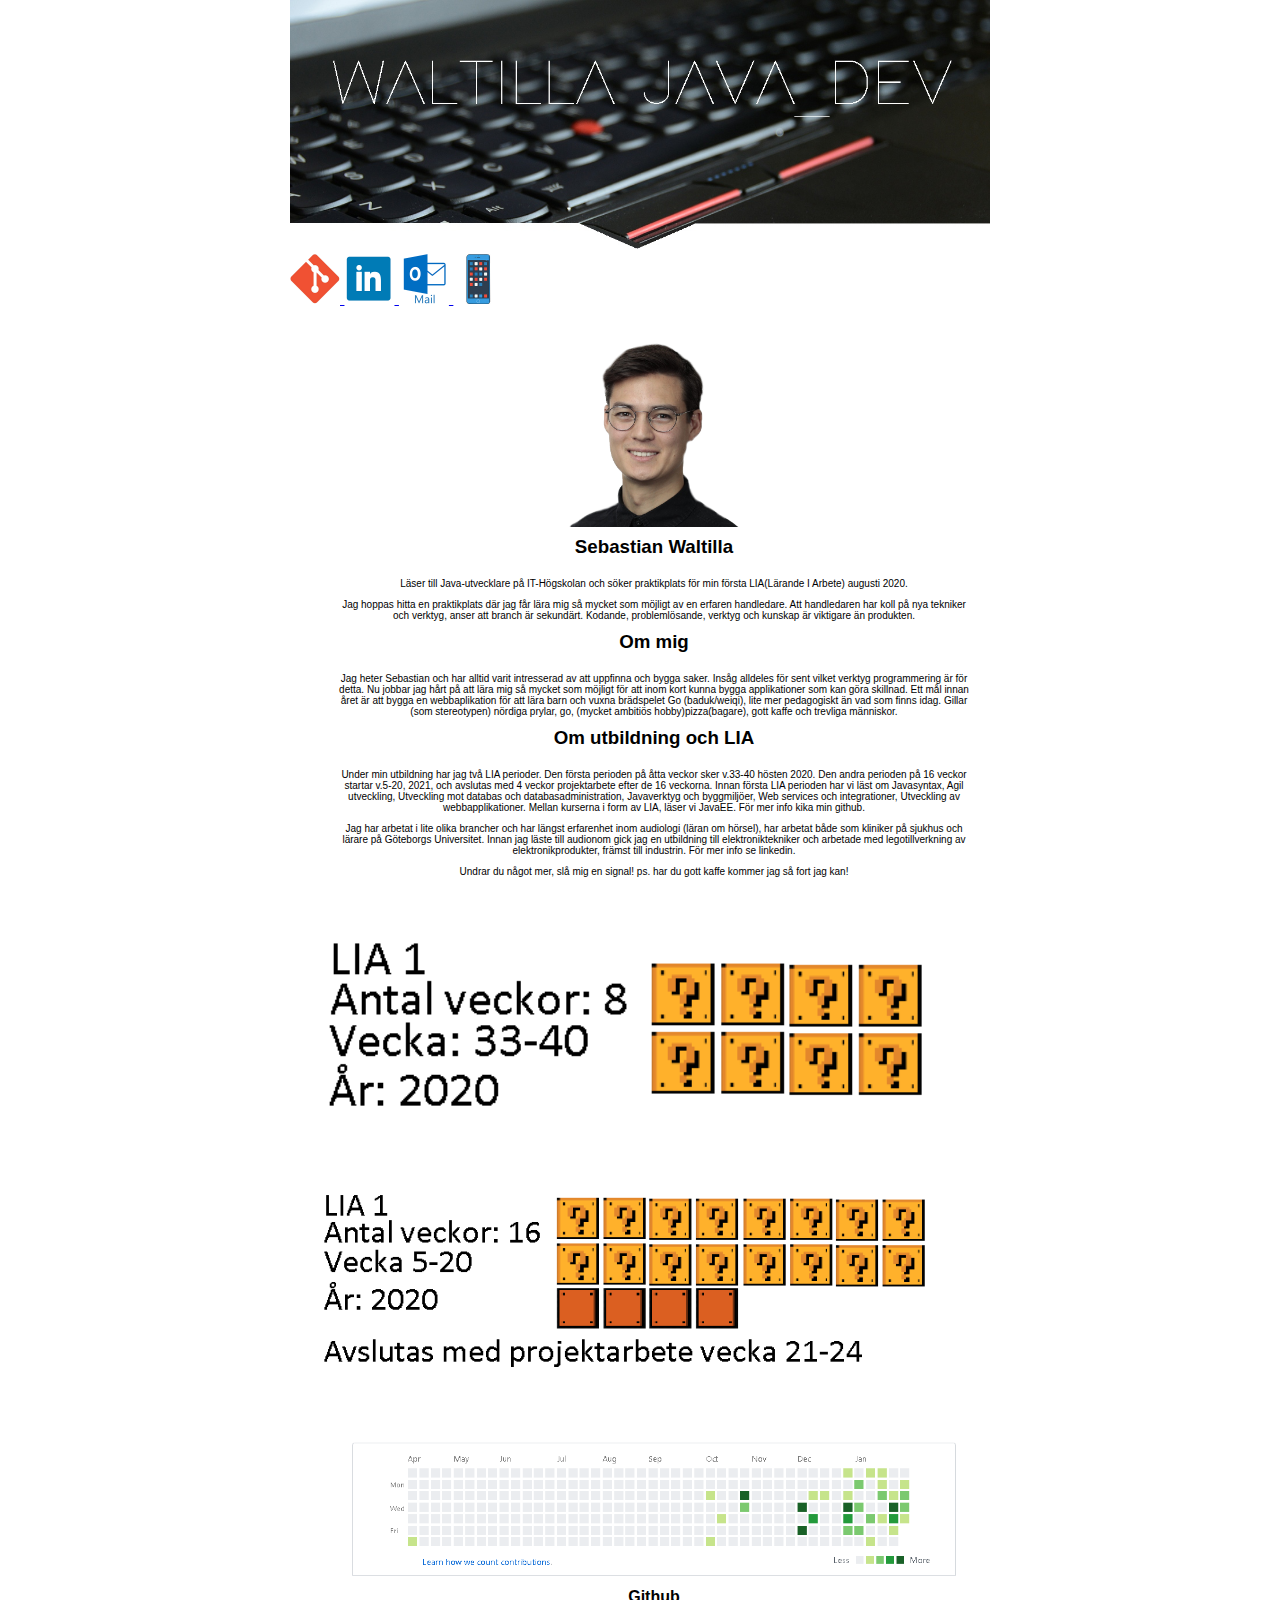
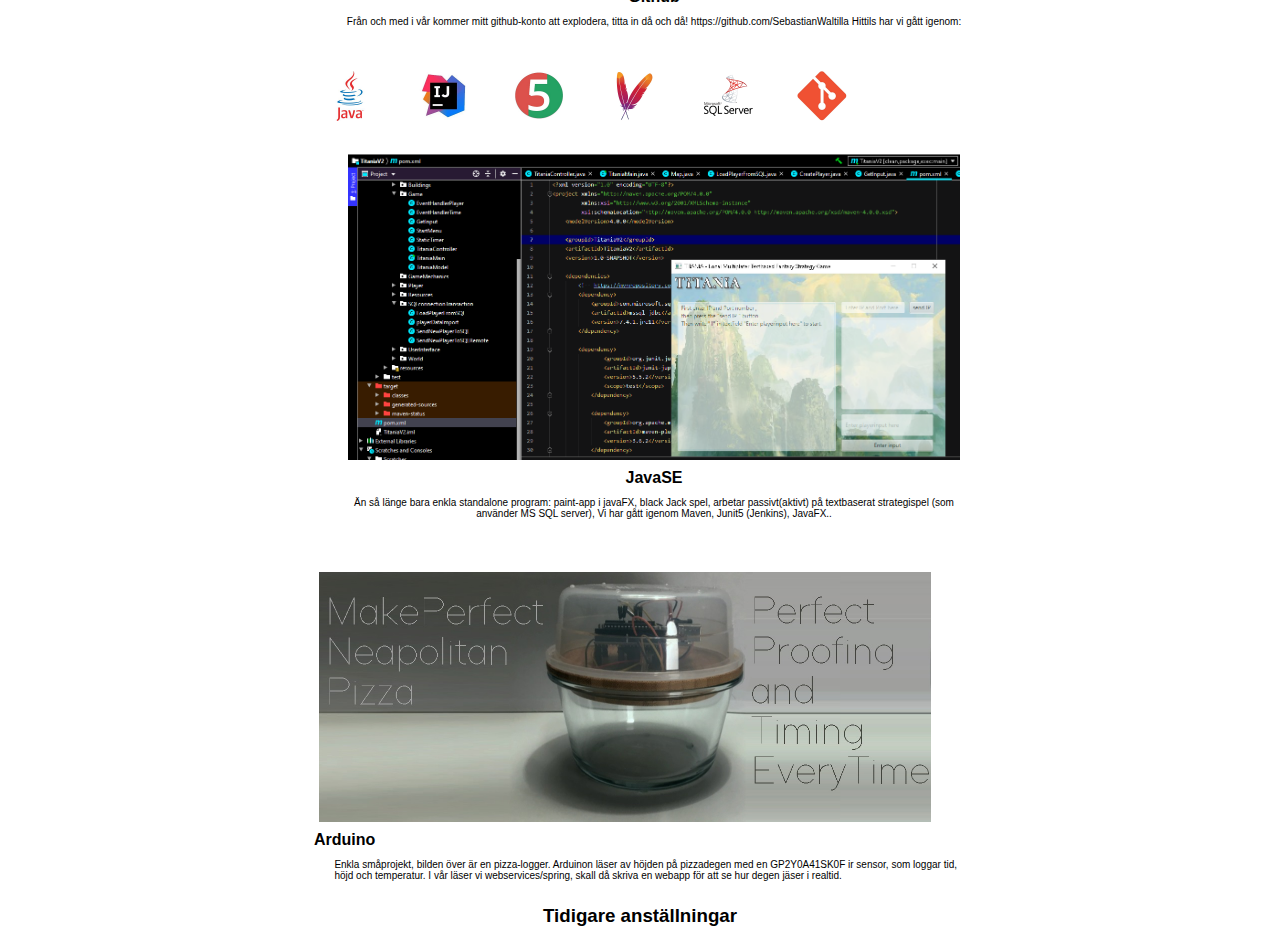
==== index.html @ 74b9493a "ad" ====
<!DOCTYPE html>
<html lang="en">

<head>
    <title>www.waltilla.com Sebastian Waltilla CV and Contact info</title>
    <link rel="stylesheet" href="style.css"/>
    <meta charset="UTF-8">
    <meta name="viewport" content="width=device-width, initial-scale=1.0">
</head>





<body>

    
    <!--     WALTILLA JAVA_DEV banner     -->  
    <div class="waltillaDevBanner">
        <img src="waltillaDev.jpg">

    </div>
  
    <div class="profile-info">

     <!--     Allt under den fasta rutan  -->     

        <div class="contactIcons">
               
                <a href="https://github.com/SebastianWaltilla">
                    <img  alt="nothing" src="giticon.png">
                </a>
                
                <a href="https://www.linkedin.com/in/sebastian-waltilla-4b554119a/">
                    <img  alt="nothing" src="linkedinicon.png">
                </a>
                
                <a href="mailto:sebastian@waltilla.com">
                    <img  alt="nothing" src="mailicon.png">
                </a>
                
                <a href="tel:+46704085005">
                    <img  alt="nothing" src="phoneIcon.pgn.png">
                </a>            
        
    
        </div>
                    <!--
                    Allt under den fasta rutan
                -->  

        <div class= "sebastianInfo">

            <div class = "sebpicture">
                <img src="swbild - Copy.png">
            </div>


            <h3> Sebastian Waltilla</h3>

            <small>  Läser till Java-utvecklare på IT-Högskolan och 
                söker praktikplats för min första LIA(Lärande I Arbete) augusti 2020. 
            </small>   
                                      
            <small>  Jag hoppas hitta en praktikplats där jag får lära mig så mycket som möjligt av en erfaren handledare. 
                Att handledaren har koll på nya tekniker och verktyg, anser att branch är sekundärt. 
                Kodande, problemlösande, verktyg och kunskap är viktigare än produkten. 
            </small>
            <small></small>
            <h3> Om mig</h3>
            
            <small>  
                Jag heter Sebastian och har alltid varit intresserad av att uppfinna och bygga saker. Insåg alldeles för sent vilket
                verktyg programmering är för detta. Nu jobbar jag hårt på att lära mig så mycket som möjligt för att 
                inom kort kunna bygga applikationer som kan göra skillnad. Ett mål innan året är att bygga en webbaplikation 
                för att lära barn och vuxna brädspelet Go (baduk/weiqi), lite mer pedagogiskt än vad som finns idag. 
                Gillar (som stereotypen) nördiga prylar, go, (mycket ambitiös hobby)pizza(bagare), gott kaffe och trevliga människor.                       
            </small>

            <small></small>

            <h3> Om utbildning och LIA</h3>
            <small>  
                Under min utbildning har jag två LIA perioder. Den första perioden på åtta veckor sker v.33-40 hösten 2020. 
                Den andra perioden på 16 veckor startar v.5-20, 2021, och avslutas med 4 veckor projektarbete efter de 16 veckorna. Innan första LIA perioden har vi läst om Javasyntax, Agil utveckling, Utveckling mot databas och databasadministration, 
                Javaverktyg och byggmiljöer, Web services och integrationer, Utveckling av webbapplikationer. Mellan kurserna i form av LIA, läser vi JavaEE.
                 För mer info kika min github.
            </small>

            <small>
                Jag har arbetat i lite olika brancher och har längst erfarenhet inom audiologi (läran om hörsel), har arbetat både som 
                kliniker på sjukhus och lärare på Göteborgs Universitet. Innan jag läste till audionom gick jag en utbildning till elektroniktekniker och 
                arbetade med legotillverkning av elektronikprodukter, främst till industrin.  För mer info se linkedin. 
            </small>

            <small>
                Undrar du något mer, slå mig en signal! 
                ps. har du gott kaffe kommer jag så fort jag kan!
            </small>
            

         

        </div>  


        <div class="pizzaSkills">
            <img  src="LIA1.png">
            <small>      </small>
        </div>   
        <div class="pizzaSkills">
            <img  src="LIA2.png">
            <small>      </small>
        </div>   
            <!--
                Allt under den fasta rutan
            -->  

        <div class="gitPush">
                    
                    <img  src="gitpush.png">
                    <p><b>Github</b></p>    
                    <small>
                        Från och med i vår kommer mitt github-konto att explodera, 
                        titta in då och då!  
                        https://github.com/SebastianWaltilla
                        Hittils har vi gått igenom: 
                    </small>
                   
        </div>


                <!--
            Allt under den fasta rutan
        -->  

        <div class="skillicons">

                <img src="javaicon.png">
                <img src="intellijicon.png">
                <img src="Junit5icon.png">
                <img src="mavenicon.png">
                <img src="mssqlicon.png">
                <img src="giticon.png">
          
        </div>

            <!--
                Allt under den fasta rutan
            -->  

        <div class="javaSkills">

                <img  src="javacode.png">
                <p><b>JavaSE</b></p>    
                <small>
                    Än så länge bara enkla standalone program: 
                    paint-app i javaFX, black Jack spel, arbetar passivt(aktivt) på textbaserat strategispel (som använder MS SQL server),
                    Vi har gått igenom Maven, Junit5 (Jenkins), JavaFX..
                </small>
        </div>

             
                <!--
                    Allt under den fasta rutan
                -->  

        <div class="pizzaSkills">
                    <img  src="pizza.jpg">
                    <p><b>Arduino</b></p>    
                    <small>
                        Enkla småprojekt, bilden över är en pizza-logger.
                        Arduinon läser av höjden på pizzadegen med en GP2Y0A41SK0F ir sensor, som loggar tid, höjd och temperatur.
                        I vår läser vi webservices/spring, skall då skriva en webapp för att se hur degen jäser i realtid.
                    </small>
        </div>    
        


        <h3> Tidigare anställningar</h3>



           
        
 </div>   


 
 

</body>
</html>
---- style.css ----
*
{
    margin: 0;
    padding: 0;
    box-sizing: border-box;
}
body
{
    background: #ffffff;
    font-family: Helvetica;
}   






.waltillaDevBanner
{
    width: 100%;
    margin: auto;
    float: center;  
    max-width: 700px;

}
.waltillaDevBanner img
{
    max-width: 100%;


}

.profile-info
{
    width: 100%;
    margin: auto;
    float: center;
    overflow: scroll;
    overflow-x: hidden;
    max-width: 700px;

}
.profile-info::-webkit-scrollbar
{
    width: 0px;
}
.profile-info h3
{
    text-align: center;
    padding-bottom: 10px;
}



.contactIcons
{
    background-color: white;
    max-width: 800px;   
}
.contactIcons img
{
    height: 50px;
}


.sebastianInfo
{
   display: inline-block;
   width: 100%;
   padding: 10px 10px;
   margin: 2%;
   text-align: center; 
   background: FAFAFA;
}

.sebastianInfo small
{
    padding-top: 10px;
    padding-left: 3%;
    padding-right: 3%;
    display: block;
    font-family: Helvetica;
    font-size: 10px;
}
.sebastianInfo img
{
    width: 30%;
    margin: 5px;s
} 


.lia img{
    width: 60%;
}


.gitPush img
{
    width: 90%;
    margin: 5px;
} 
.gitPush
{
   display: inline-block;
   width: 100%;
   padding: 10px 10px;
   margin: 2%;
   text-align: center; 
   background: FAFAFA;
}
.gitPush small
{
    padding-top: 10px;
    padding-left: 3%;
    padding-right: 3%;
    display: block;
    font-family: Helvetica;
    font-size: 10px;
}




.skillicons img
{
    padding-top: 10px;    
    padding: 0 20px;
    height: 50px;
}
.skillicons
{
    margin-top: 20px;
    margin-left: 15px;
}






.javaSkills img
{
    width: 90%;
    margin: 5px;
} 
.javaSkills
{
   display: inline-block;
   width: 100%;
   padding: 10px 10px;
   margin: 2%;
   text-align: center; 
   background: FAFAFA;
}
.javaSkills small
{    padding-left: 3%;
    padding-right: 3%;
    padding-top: 10px;
    display: block;
    font-family: Helvetica;
    font-size: 10px;
}





.pizzaSkills img
{
    width: 90%;
    margin: 5px;
} 
.pizzaSkills
{
   display: inline-block;
   width: 100%;
   padding: 10px 10px;
   margin: 2%;
   text-align:git adgit  center; 
   background: FAFAFA;
}
.pizzaSkills small
{
    padding-top: 10px;  
     padding-left: 3%;
    padding-right: 3%;
    display: block;
    font-family: Helvetica;
    font-size: 10px;
}
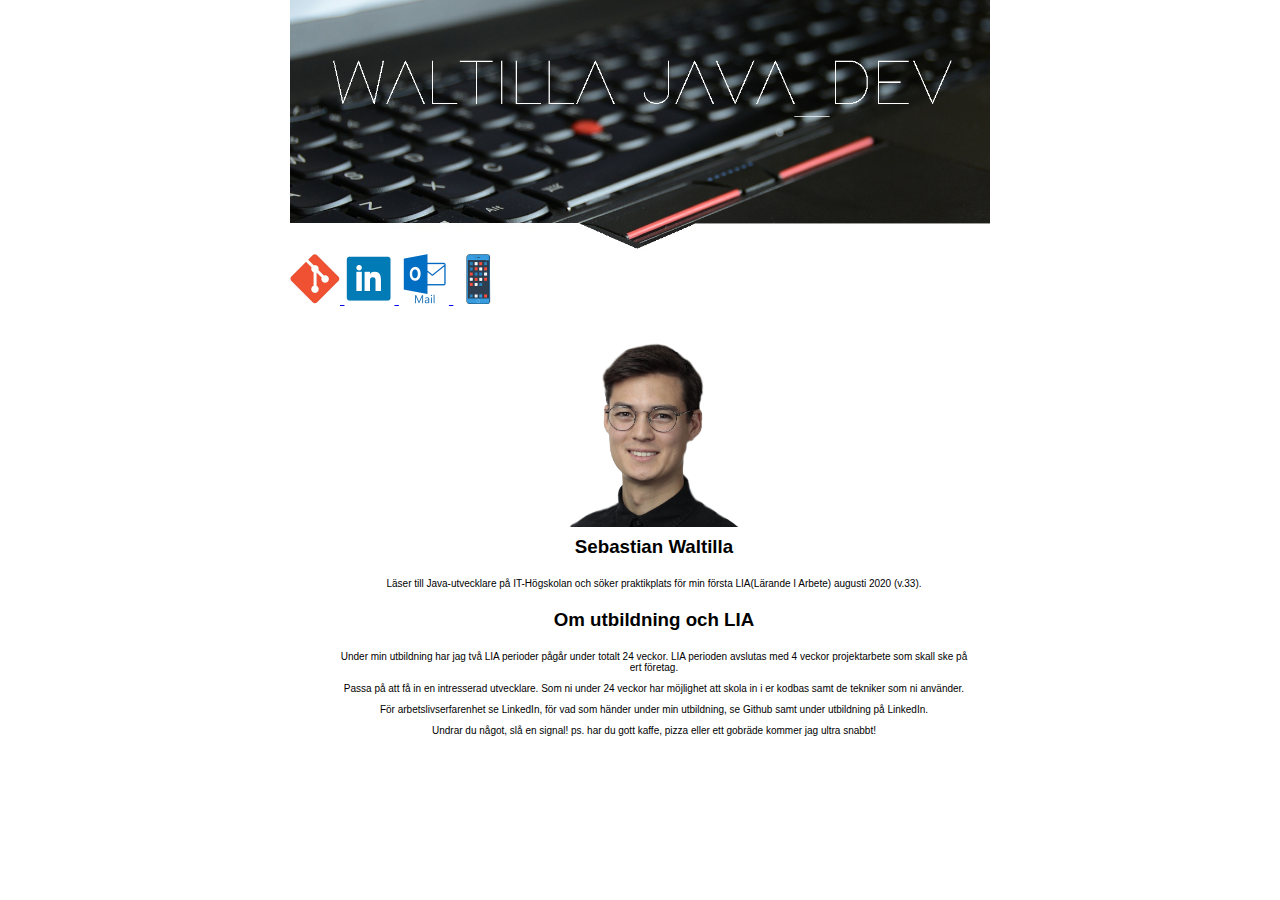
==== commit 29405e1e: "delete" ====
--- a/index.html
+++ b/index.html
@@ -59,43 +59,33 @@
             <h3> Sebastian Waltilla</h3>
 
             <small>  Läser till Java-utvecklare på IT-Högskolan och 
-                söker praktikplats för min första LIA(Lärande I Arbete) augusti 2020. 
+                söker praktikplats för min första LIA(Lärande I Arbete) augusti 2020 (v.33).
+               
             </small>   
-                                      
-            <small>  Jag hoppas hitta en praktikplats där jag får lära mig så mycket som möjligt av en erfaren handledare. 
-                Att handledaren har koll på nya tekniker och verktyg, anser att branch är sekundärt. 
-                Kodande, problemlösande, verktyg och kunskap är viktigare än produkten. 
-            </small>
-            <small></small>
-            <h3> Om mig</h3>
+       
+ 
             
             <small>  
-                Jag heter Sebastian och har alltid varit intresserad av att uppfinna och bygga saker. Insåg alldeles för sent vilket
-                verktyg programmering är för detta. Nu jobbar jag hårt på att lära mig så mycket som möjligt för att 
-                inom kort kunna bygga applikationer som kan göra skillnad. Ett mål innan året är att bygga en webbaplikation 
-                för att lära barn och vuxna brädspelet Go (baduk/weiqi), lite mer pedagogiskt än vad som finns idag. 
-                Gillar (som stereotypen) nördiga prylar, go, (mycket ambitiös hobby)pizza(bagare), gott kaffe och trevliga människor.                       
+                               
             </small>
 
             <small></small>
 
             <h3> Om utbildning och LIA</h3>
             <small>  
-                Under min utbildning har jag två LIA perioder. Den första perioden på åtta veckor sker v.33-40 hösten 2020. 
-                Den andra perioden på 16 veckor startar v.5-20, 2021, och avslutas med 4 veckor projektarbete efter de 16 veckorna. Innan första LIA perioden har vi läst om Javasyntax, Agil utveckling, Utveckling mot databas och databasadministration, 
-                Javaverktyg och byggmiljöer, Web services och integrationer, Utveckling av webbapplikationer. Mellan kurserna i form av LIA, läser vi JavaEE.
-                 För mer info kika min github.
+                Under min utbildning har jag två LIA perioder pågår under totalt 24 veckor. LIA perioden avslutas med 4 veckor projektarbete som skall ske på ert företag. 
+            </small>
+            <small>
+                Passa på att få in en intresserad utvecklare. Som ni under 24 veckor har möjlighet att skola in i er kodbas samt de tekniker som ni använder.
             </small>
 
             <small>
-                Jag har arbetat i lite olika brancher och har längst erfarenhet inom audiologi (läran om hörsel), har arbetat både som 
-                kliniker på sjukhus och lärare på Göteborgs Universitet. Innan jag läste till audionom gick jag en utbildning till elektroniktekniker och 
-                arbetade med legotillverkning av elektronikprodukter, främst till industrin.  För mer info se linkedin. 
+                För arbetslivserfarenhet se LinkedIn, för vad som händer under min utbildning, se Github samt under utbildning på LinkedIn. 
             </small>
 
             <small>
-                Undrar du något mer, slå mig en signal! 
-                ps. har du gott kaffe kommer jag så fort jag kan!
+                Undrar du något, slå en signal! 
+                ps. har du gott kaffe, pizza eller ett gobräde kommer jag ultra snabbt!
             </small>
             
 
@@ -104,80 +94,16 @@
         </div>  
 
 
-        <div class="pizzaSkills">
-            <img  src="LIA1.png">
-            <small>      </small>
-        </div>   
-        <div class="pizzaSkills">
-            <img  src="LIA2.png">
-            <small>      </small>
-        </div>   
             <!--
                 Allt under den fasta rutan
             -->  
 
-        <div class="gitPush">
-                    
-                    <img  src="gitpush.png">
-                    <p><b>Github</b></p>    
-                    <small>
-                        Från och med i vår kommer mitt github-konto att explodera, 
-                        titta in då och då!  
-                        https://github.com/SebastianWaltilla
-                        Hittils har vi gått igenom: 
-                    </small>
-                   
-        </div>
 
 
-                <!--
-            Allt under den fasta rutan
-        -->  
-
-        <div class="skillicons">
-
-                <img src="javaicon.png">
-                <img src="intellijicon.png">
-                <img src="Junit5icon.png">
-                <img src="mavenicon.png">
-                <img src="mssqlicon.png">
-                <img src="giticon.png">
-          
-        </div>
-
-            <!--
-                Allt under den fasta rutan
-            -->  
-
-        <div class="javaSkills">
-
-                <img  src="javacode.png">
-                <p><b>JavaSE</b></p>    
-                <small>
-                    Än så länge bara enkla standalone program: 
-                    paint-app i javaFX, black Jack spel, arbetar passivt(aktivt) på textbaserat strategispel (som använder MS SQL server),
-                    Vi har gått igenom Maven, Junit5 (Jenkins), JavaFX..
-                </small>
-        </div>
-
-             
-                <!--
-                    Allt under den fasta rutan
-                -->  
-
-        <div class="pizzaSkills">
-                    <img  src="pizza.jpg">
-                    <p><b>Arduino</b></p>    
-                    <small>
-                        Enkla småprojekt, bilden över är en pizza-logger.
-                        Arduinon läser av höjden på pizzadegen med en GP2Y0A41SK0F ir sensor, som loggar tid, höjd och temperatur.
-                        I vår läser vi webservices/spring, skall då skriva en webapp för att se hur degen jäser i realtid.
-                    </small>
-        </div>    
-        
 
 
-        <h3> Tidigare anställningar</h3>
+
+  
 
 
 
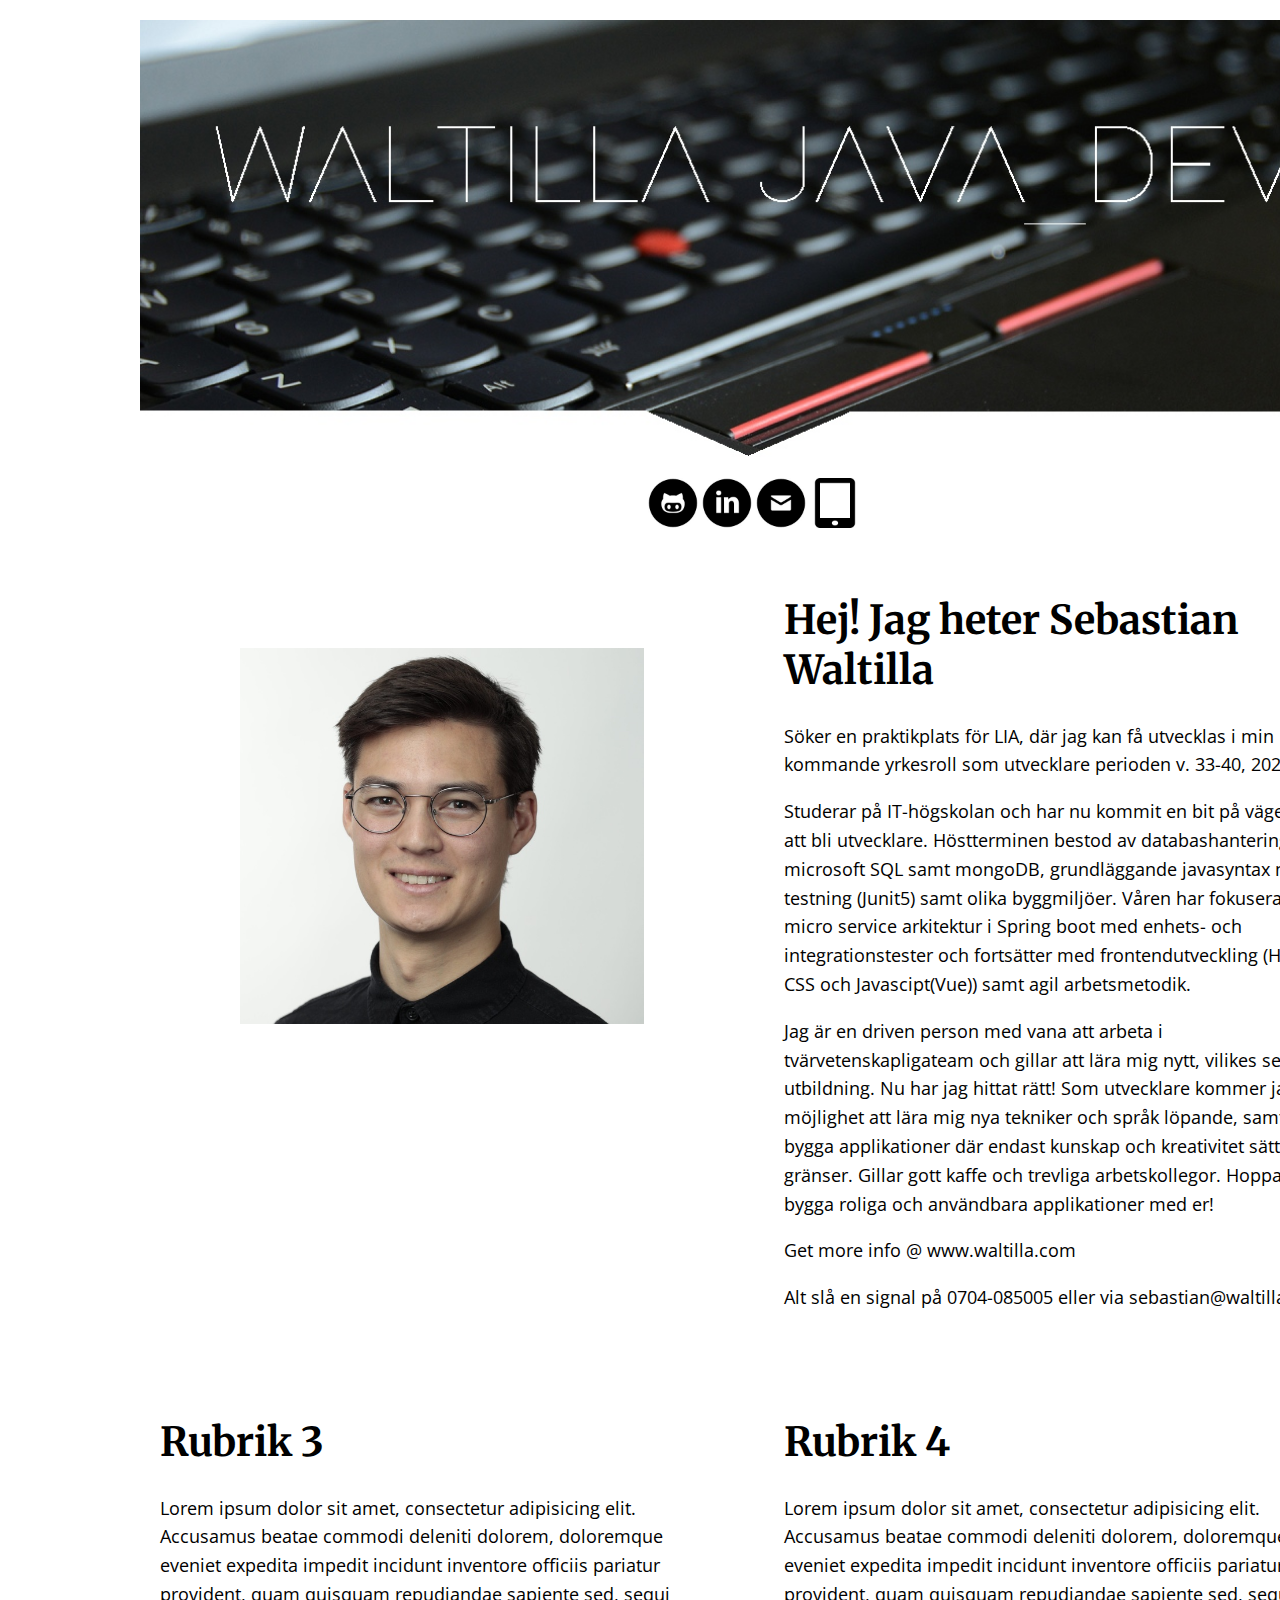
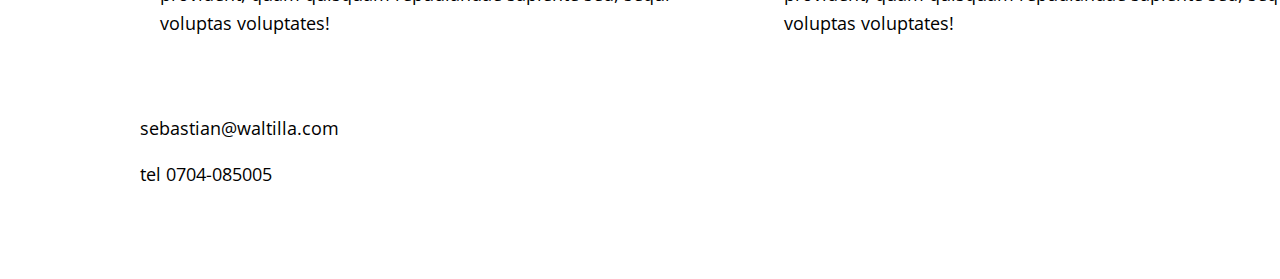
==== commit 4a200616: "Add files via upload" ====
--- a/index.html
+++ b/index.html
@@ -1,119 +1,88 @@
-<!DOCTYPE html>
-<html lang="en">
-
-<head>
-    <title>www.waltilla.com Sebastian Waltilla CV and Contact info</title>
-    <link rel="stylesheet" href="style.css"/>
-    <meta charset="UTF-8">
-    <meta name="viewport" content="width=device-width, initial-scale=1.0">
-</head>
-
-
-
-
-
-<body>
-
-    
-    <!--     WALTILLA JAVA_DEV banner     -->  
-    <div class="waltillaDevBanner">
-        <img src="waltillaDev.jpg">
-
-    </div>
-  
-    <div class="profile-info">
-
-     <!--     Allt under den fasta rutan  -->     
-
-        <div class="contactIcons">
-               
-                <a href="https://github.com/SebastianWaltilla">
-                    <img  alt="nothing" src="giticon.png">
-                </a>
-                
-                <a href="https://www.linkedin.com/in/sebastian-waltilla-4b554119a/">
-                    <img  alt="nothing" src="linkedinicon.png">
-                </a>
-                
-                <a href="mailto:sebastian@waltilla.com">
-                    <img  alt="nothing" src="mailicon.png">
-                </a>
-                
-                <a href="tel:+46704085005">
-                    <img  alt="nothing" src="phoneIcon.pgn.png">
-                </a>            
-        
-    
-        </div>
-                    <!--
-                    Allt under den fasta rutan
-                -->  
-
-        <div class= "sebastianInfo">
-
-            <div class = "sebpicture">
-                <img src="swbild - Copy.png">
-            </div>
-
-
-            <h3> Sebastian Waltilla</h3>
-
-            <small>  Läser till Java-utvecklare på IT-Högskolan och 
-                söker praktikplats för min första LIA(Lärande I Arbete) augusti 2020 (v.33).
-               
-            </small>   
-       
- 
-            
-            <small>  
-                               
-            </small>
-
-            <small></small>
-
-            <h3> Om utbildning och LIA</h3>
-            <small>  
-                Under min utbildning har jag två LIA perioder pågår under totalt 24 veckor. LIA perioden avslutas med 4 veckor projektarbete som skall ske på ert företag. 
-            </small>
-            <small>
-                Passa på att få in en intresserad utvecklare. Som ni under 24 veckor har möjlighet att skola in i er kodbas samt de tekniker som ni använder.
-            </small>
-
-            <small>
-                För arbetslivserfarenhet se LinkedIn, för vad som händer under min utbildning, se Github samt under utbildning på LinkedIn. 
-            </small>
-
-            <small>
-                Undrar du något, slå en signal! 
-                ps. har du gott kaffe, pizza eller ett gobräde kommer jag ultra snabbt!
-            </small>
-            
-
-         
-
-        </div>  
-
-
-            <!--
-                Allt under den fasta rutan
-            -->  
-
-
-
-
-
-
-  
-
-
-
-           
-        
- </div>   
-
-
- 
- 
-
-</body>
+<!DOCTYPE html>
+<html lang="en">
+<head>
+    <meta charset="UTF-8">
+    <title>CSS Grid - Responsive</title>
+    <meta name="viewport" content="width=device-width, initial-scale=1.0">
+    <link rel="stylesheet" type="text/css" href="css/indexStyle.css" />
+</head>
+<body>
+
+<section class="grid-container">
+    <header>
+       <img src="img/waltillaDev.jpg" alt="waltillalogo" class="img_icon">
+    </header>
+
+    <nav class="nav_list">
+        <a href="https://github.com/SebastianWaltilla">
+            <img src="icon/github.jpg" alt="Github icon" class="img_icon"></a>
+        <a href="https://www.linkedin.com/in/sebastian-waltilla-4b554119a/">
+            <img src="icon/in.jpg" alt="LinkedIn icon" class="img_icon"></a>
+        <a href="mailto:sebastian@waltilla.com">
+            <img src="icon/mailjpg.jpg" alt="Mail icon" class="img_icon"></a>
+        <a href=tel:+46704085005">
+            <img src="icon/phone.jpg" alt="PhoneNumber icon" class="img_icon" ></a>
+    </nav>
+
+    <!-- contact icons -->
+    <ul>
+
+
+
+    </ul>
+
+    <main>
+
+
+        <article class="img_sw">
+            <img src="img/SWCV.jpg" alt="waltillalogo"  class="swimg">
+        </article>
+
+        <article>
+
+            <h1>Hej! Jag heter Sebastian Waltilla</h1>
+
+            <p> Söker en praktikplats för LIA, där jag kan få utvecklas i min kommande yrkesroll som utvecklare perioden v. 33-40, 2020.
+
+
+
+            </p>
+
+
+            <p>                Studerar på IT-högskolan och har nu kommit en bit på vägen för att bli utvecklare. Höstterminen bestod av databashantering med microsoft SQL samt mongoDB,  grundläggande javasyntax med testning (Junit5) samt olika byggmiljöer. Våren har fokuserats på micro service arkitektur i Spring boot med enhets- och integrationstester och fortsätter med frontendutveckling  (HTML, CSS och Javascipt(Vue)) samt agil arbetsmetodik.
+            </p>
+            <p>      Jag är en driven person med vana att arbeta i tvärvetenskapligateam och gillar att lära mig nytt, vilikes ses under utbildning. Nu har jag hittat rätt! Som utvecklare kommer jag ha möjlighet att lära mig nya tekniker och språk löpande, samt få bygga applikationer där endast kunskap och kreativitet sätter gränser.
+                Gillar gott kaffe och trevliga arbetskollegor. Hoppas få bygga roliga och användbara applikationer med er!
+            </p>
+            <p> Get more info @ www.waltilla.com</p>
+            <p>Alt slå en signal på 0704-085005 eller via sebastian@waltilla.com</p>
+        </article>
+
+
+
+        <article>
+            <h1>Rubrik 3</h1>
+            <p>Lorem ipsum dolor sit amet, consectetur adipisicing elit. Accusamus beatae commodi deleniti dolorem,
+                doloremque eveniet expedita impedit incidunt inventore officiis pariatur provident,
+                quam quisquam repudiandae sapiente sed, sequi voluptas voluptates!</p>
+        </article>
+
+
+
+
+        <article>
+            <h1>Rubrik 4</h1>
+            <p>Lorem ipsum dolor sit amet, consectetur adipisicing elit. Accusamus beatae commodi deleniti dolorem,
+                doloremque eveniet expedita impedit incidunt inventore officiis pariatur provident,
+                quam quisquam repudiandae sapiente sed, sequi voluptas voluptates!</p>
+        </article>
+    </main>
+
+    <footer>
+        <p>sebastian@waltilla.com</p>
+        <p>tel 0704-085005</p>
+    </footer>
+
+</section>
+</body>
 </html>--- a/css/indexStyle.css
+++ b/css/indexStyle.css
@@ -0,0 +1,109 @@
+@import url('https://fonts.googleapis.com/css?family=Merriweather|Open+Sans&display=swap'); /*font download from google */
+
+
+body{ /*  */
+    font-family: 'Open Sans', sans-serif;
+}
+h1{/*  */
+    font-family: 'Merriweather', serif;
+    font-size: 40px;
+}
+h2{/*  */
+    font-family: 'Merriweather', serif;
+    font-size: 35px;
+}
+p{/*  */
+    font-size: 18px;
+    line-height: 160%;
+}
+
+.swimg{
+    height: auto;
+    width: 100%;
+}
+.img_icon{
+    height: 100%;
+}
+.img_sw{
+   padding: 100px;
+}
+section{
+    display: grid;
+    grid-template-columns: 1fr;
+    grid-template-rows: auto 50px auto auto;
+    grid-template-areas:
+    "header"
+    "navigation"
+    "main-content"
+    "footer";
+    grid-gap: 20px;
+}
+
+header{
+    grid-area: header;
+    margin: 0 auto;
+}
+
+
+nav{
+    grid-area: navigation;
+    background-color: #ccc;
+    text-align: center;
+}
+nav.nav_list{
+    background-color: white;
+}
+a {
+    font-size: 18px;
+    text-decoration: none;
+}
+
+a:hover{
+    text-decoration: underline;
+}
+
+main{
+    grid-area: main-content;
+    display: grid;
+    grid-template-columns: 1fr;
+    grid-gap: 20px;
+}
+
+main article{
+    background-color: white;
+    padding: 20px;
+}
+
+footer{
+    grid-area: footer;
+    background-color: white;
+}
+
+
+
+
+
+
+/* Desktop */
+@media screen and (min-width: 1025px) {
+    body{
+        background-color: white;
+    }
+
+    section.grid-container{
+        width: 1000px;
+        margin: 20px auto;
+    }
+
+    main{
+        grid-template-columns: 1fr 1fr;
+    }
+
+    .img_sw{
+        padding: 100px;
+    }
+
+
+
+}
+
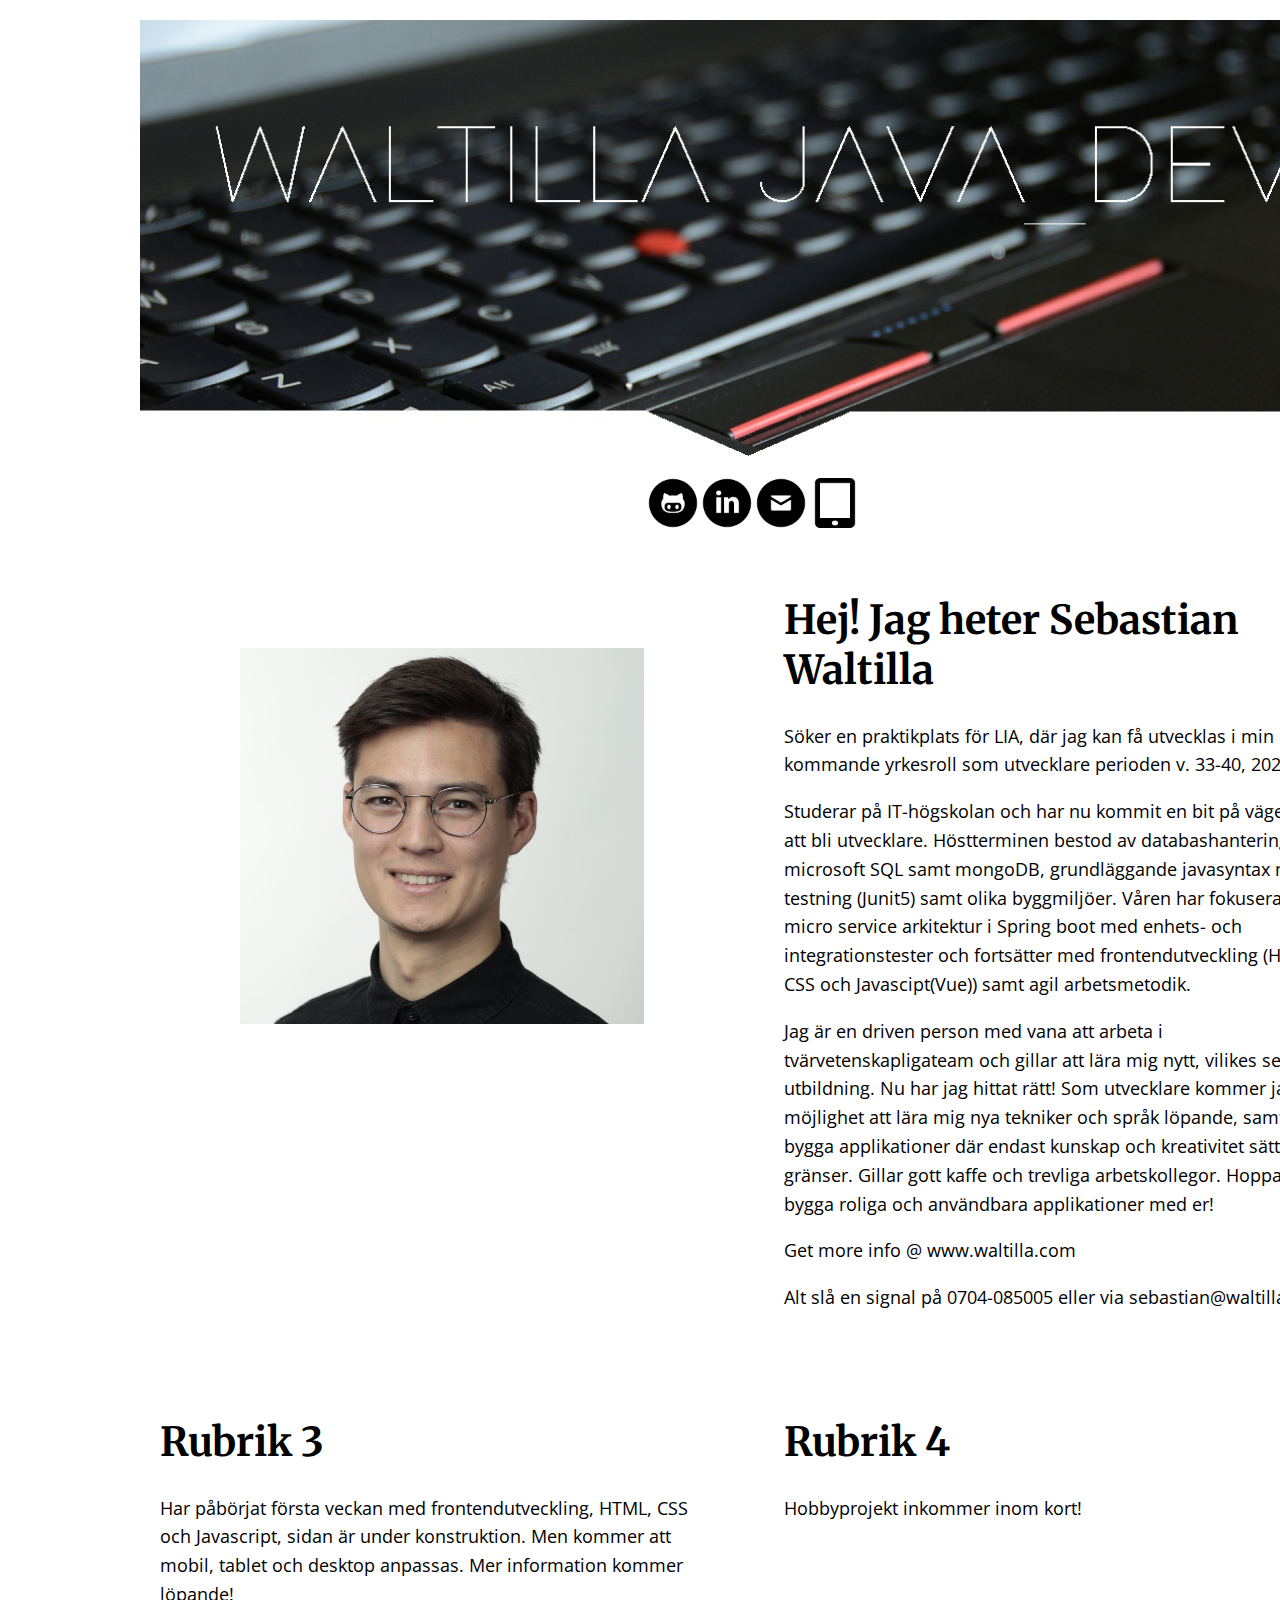
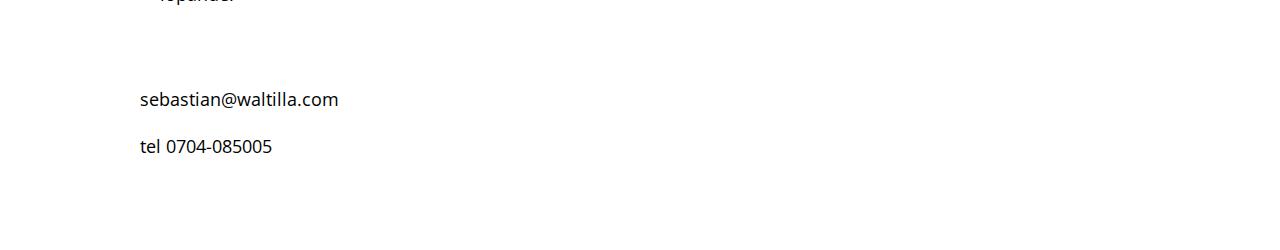
==== commit 9f22e9d9: "Update index.html" ====
--- a/index.html
+++ b/index.html
@@ -62,9 +62,10 @@
 
         <article>
             <h1>Rubrik 3</h1>
-            <p>Lorem ipsum dolor sit amet, consectetur adipisicing elit. Accusamus beatae commodi deleniti dolorem,
-                doloremque eveniet expedita impedit incidunt inventore officiis pariatur provident,
-                quam quisquam repudiandae sapiente sed, sequi voluptas voluptates!</p>
+            <p>Har påbörjat första veckan med frontendutveckling, HTML, CSS och Javascript, sidan är under konstruktion.
+            Men kommer att mobil, tablet och desktop anpassas. Mer information kommer löpande! 
+                                                                     
+            </p>
         </article>
 
 
@@ -72,9 +73,7 @@
 
         <article>
             <h1>Rubrik 4</h1>
-            <p>Lorem ipsum dolor sit amet, consectetur adipisicing elit. Accusamus beatae commodi deleniti dolorem,
-                doloremque eveniet expedita impedit incidunt inventore officiis pariatur provident,
-                quam quisquam repudiandae sapiente sed, sequi voluptas voluptates!</p>
+            <p>Hobbyprojekt inkommer inom kort! </p>
         </article>
     </main>
 
@@ -85,4 +84,4 @@
 
 </section>
 </body>
-</html>+</html>
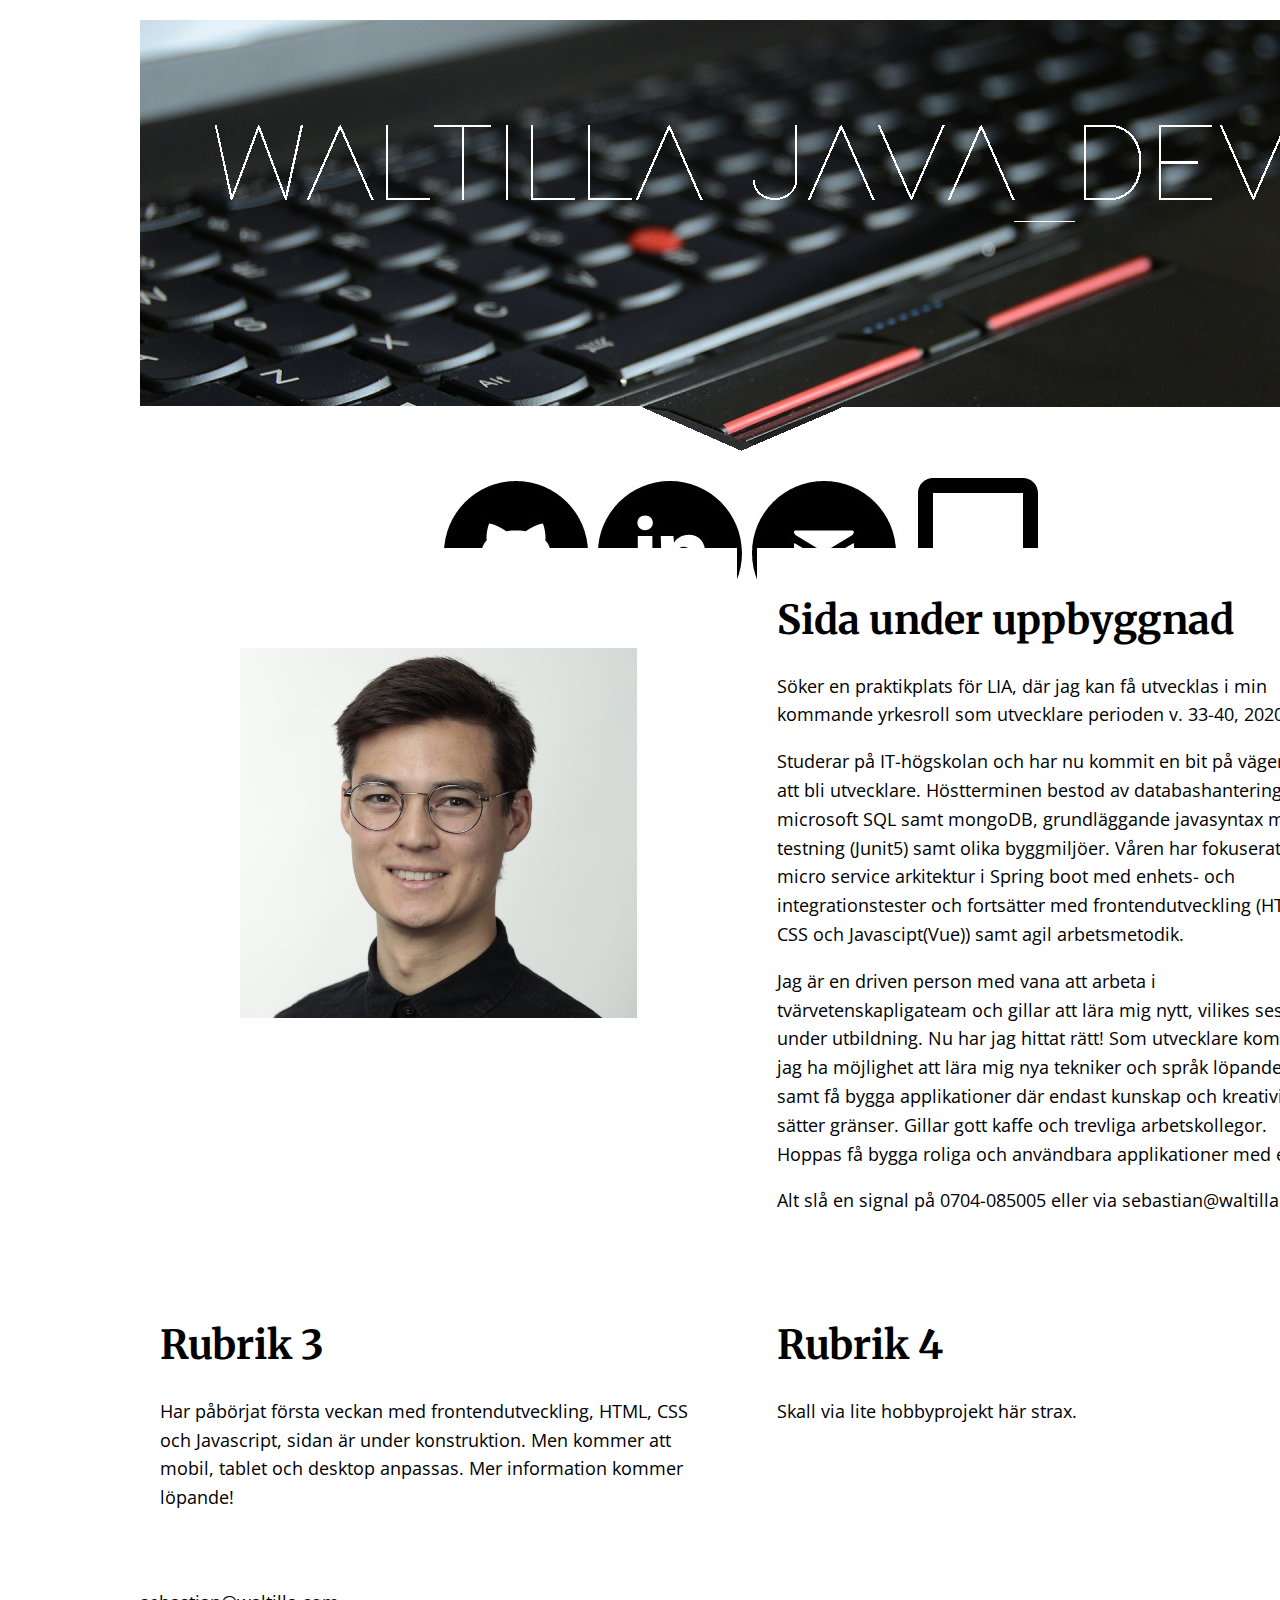
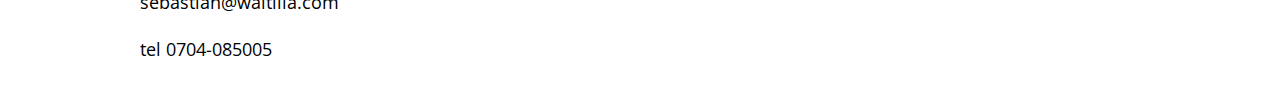
==== commit a28b7f5f: "Add files via upload" ====
--- a/index.html
+++ b/index.html
@@ -9,71 +9,51 @@
 <body>
 
 <section class="grid-container">
+
     <header>
-       <img src="img/waltillaDev.jpg" alt="waltillalogo" class="img_icon">
+       <img src="img/waltillaDev.jpg" alt="waltillalogo" class="DevBannerImg">
     </header>
 
     <nav class="nav_list">
         <a href="https://github.com/SebastianWaltilla">
-            <img src="icon/github.jpg" alt="Github icon" class="img_icon"></a>
+            <img src="icon/github.jpg" alt="Github icon" class="nav_icon"></a>
         <a href="https://www.linkedin.com/in/sebastian-waltilla-4b554119a/">
-            <img src="icon/in.jpg" alt="LinkedIn icon" class="img_icon"></a>
+            <img src="icon/in.jpg" alt="LinkedIn icon" class="nav_icon"></a>
         <a href="mailto:sebastian@waltilla.com">
-            <img src="icon/mailjpg.jpg" alt="Mail icon" class="img_icon"></a>
+            <img src="icon/mailjpg.jpg" alt="Mail icon" class="nav_icon"></a>
         <a href=tel:+46704085005">
-            <img src="icon/phone.jpg" alt="PhoneNumber icon" class="img_icon" ></a>
+            <img src="icon/phone.jpg" alt="PhoneNumber icon" class="nav_icon" ></a>
     </nav>
-
-    <!-- contact icons -->
-    <ul>
 
 
 
-    </ul>
-
     <main>
-
-
         <article class="img_sw">
             <img src="img/SWCV.jpg" alt="waltillalogo"  class="swimg">
         </article>
 
         <article>
-
-            <h1>Hej! Jag heter Sebastian Waltilla</h1>
+            <h1>Sida under uppbyggnad</h1>
 
             <p> Söker en praktikplats för LIA, där jag kan få utvecklas i min kommande yrkesroll som utvecklare perioden v. 33-40, 2020.
-
-
-
             </p>
-
-
-            <p>                Studerar på IT-högskolan och har nu kommit en bit på vägen för att bli utvecklare. Höstterminen bestod av databashantering med microsoft SQL samt mongoDB,  grundläggande javasyntax med testning (Junit5) samt olika byggmiljöer. Våren har fokuserats på micro service arkitektur i Spring boot med enhets- och integrationstester och fortsätter med frontendutveckling  (HTML, CSS och Javascipt(Vue)) samt agil arbetsmetodik.
+            <p>Studerar på IT-högskolan och har nu kommit en bit på vägen för att bli utvecklare. Höstterminen bestod av databashantering med microsoft SQL samt mongoDB,  grundläggande javasyntax med testning (Junit5) samt olika byggmiljöer. Våren har fokuserats på micro service arkitektur i Spring boot med enhets- och integrationstester och fortsätter med frontendutveckling  (HTML, CSS och Javascipt(Vue)) samt agil arbetsmetodik.
             </p>
-            <p>      Jag är en driven person med vana att arbeta i tvärvetenskapligateam och gillar att lära mig nytt, vilikes ses under utbildning. Nu har jag hittat rätt! Som utvecklare kommer jag ha möjlighet att lära mig nya tekniker och språk löpande, samt få bygga applikationer där endast kunskap och kreativitet sätter gränser.
+            <p> Jag är en driven person med vana att arbeta i tvärvetenskapligateam och gillar att lära mig nytt, vilikes ses under utbildning. Nu har jag hittat rätt! Som utvecklare kommer jag ha möjlighet att lära mig nya tekniker och språk löpande, samt få bygga applikationer där endast kunskap och kreativitet sätter gränser.
                 Gillar gott kaffe och trevliga arbetskollegor. Hoppas få bygga roliga och användbara applikationer med er!
             </p>
-            <p> Get more info @ www.waltilla.com</p>
-            <p>Alt slå en signal på 0704-085005 eller via sebastian@waltilla.com</p>
+            <p>Alt slå en signal på 0704-085005 eller via sebastian@waltilla.com
+            </p>
         </article>
-
-
 
         <article>
             <h1>Rubrik 3</h1>
-            <p>Har påbörjat första veckan med frontendutveckling, HTML, CSS och Javascript, sidan är under konstruktion.
-            Men kommer att mobil, tablet och desktop anpassas. Mer information kommer löpande! 
-                                                                     
-            </p>
+            <p>Har påbörjat första veckan med frontendutveckling, HTML, CSS och Javascript, sidan är under konstruktion. Men kommer att mobil, tablet och desktop anpassas. Mer information kommer löpande!</p>
         </article>
-
-
-
 
         <article>
             <h1>Rubrik 4</h1>
-            <p>Hobbyprojekt inkommer inom kort! </p>
+            <p>Skall via lite hobbyprojekt här strax. </p>
         </article>
     </main>
 
@@ -84,4 +64,4 @@
 
 </section>
 </body>
-</html>
+</html>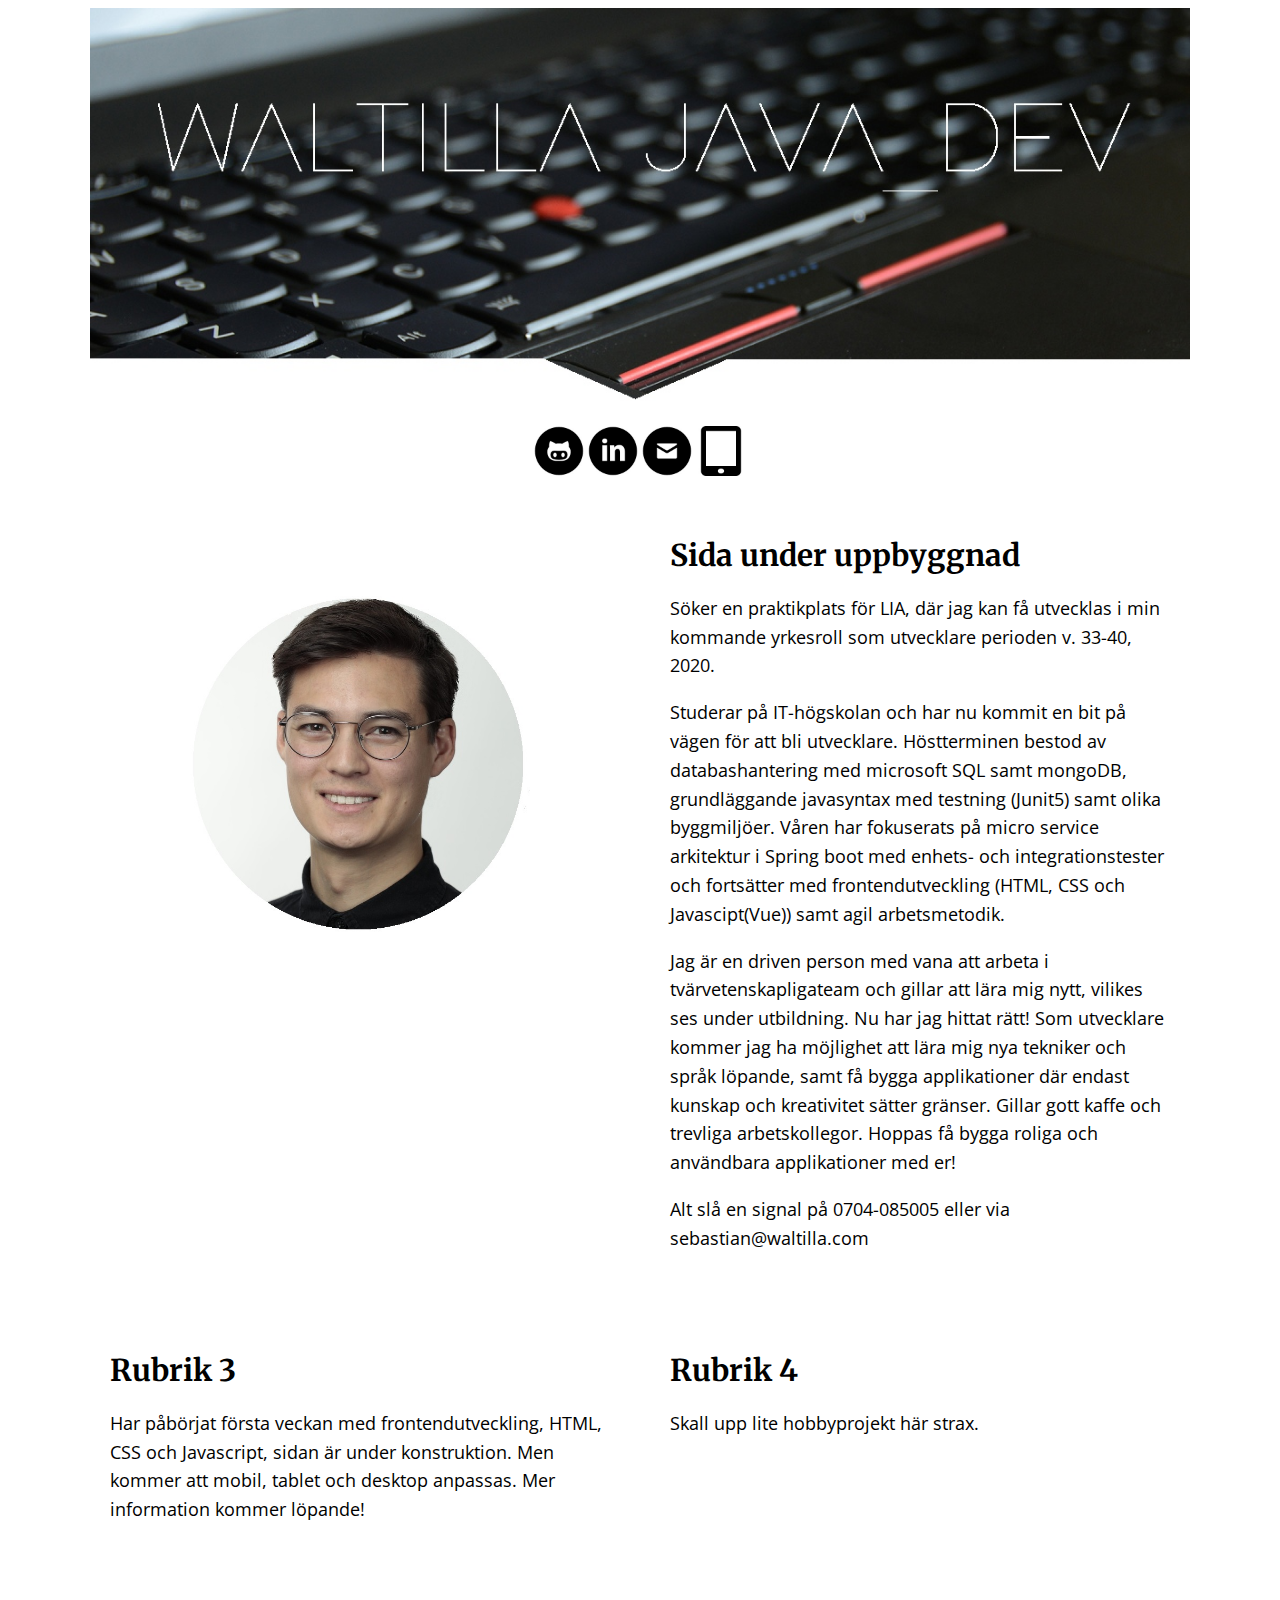
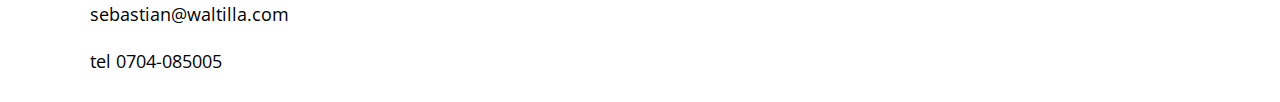
==== commit 0a942895: "Add files via upload" ====
--- a/index.html
+++ b/index.html
@@ -2,7 +2,7 @@
 <html lang="en">
 <head>
     <meta charset="UTF-8">
-    <title>CSS Grid - Responsive</title>
+    <title>www.waltilla.com</title>
     <meta name="viewport" content="width=device-width, initial-scale=1.0">
     <link rel="stylesheet" type="text/css" href="css/indexStyle.css" />
 </head>
@@ -29,7 +29,7 @@
 
     <main>
         <article class="img_sw">
-            <img src="img/SWCV.jpg" alt="waltillalogo"  class="swimg">
+            <img src="img/SWProfil.jpg" alt="waltillalogo"  class="swimg">
         </article>
 
         <article>
@@ -53,7 +53,7 @@
 
         <article>
             <h1>Rubrik 4</h1>
-            <p>Skall via lite hobbyprojekt här strax. </p>
+            <p>Skall upp lite hobbyprojekt här strax. </p>
         </article>
     </main>
 
--- a/css/indexStyle.css
+++ b/css/indexStyle.css
@@ -1,32 +1,23 @@
 @import url('https://fonts.googleapis.com/css?family=Merriweather|Open+Sans&display=swap'); /*font download from google */
 
-
-body{ /*  */
-    font-family: 'Open Sans', sans-serif;
-}
+/* ---------------------Fonts--------------- */
 h1{/*  */
     font-family: 'Merriweather', serif;
-    font-size: 40px;
+    font-size: 30px;
 }
 h2{/*  */
     font-family: 'Merriweather', serif;
-    font-size: 35px;
+    font-size: 25px;
+}
+body{ /*  */
+    font-family: 'Open Sans', sans-serif;
 }
 p{/*  */
     font-size: 18px;
     line-height: 160%;
 }
 
-.swimg{
-    height: auto;
-    width: 100%;
-}
-.img_icon{
-    height: 100%;
-}
-.img_sw{
-   padding: 100px;
-}
+/* ------------ Mobile first, css settings for mobile ------------ */
 section{
     display: grid;
     grid-template-columns: 1fr;
@@ -38,72 +29,82 @@
     "footer";
     grid-gap: 20px;
 }
-
 header{
     grid-area: header;
     margin: 0 auto;
 }
-
-
 nav{
     grid-area: navigation;
     background-color: #ccc;
     text-align: center;
+    flex-direction: row;
 }
 nav.nav_list{
     background-color: white;
+    flex-direction: row;
+}
+.nav_icon{
+    height: 50px;
+    width: auto;
 }
 a {
     font-size: 18px;
     text-decoration: none;
 }
-
 a:hover{
     text-decoration: underline;
 }
-
 main{
     grid-area: main-content;
     display: grid;
     grid-template-columns: 1fr;
     grid-gap: 20px;
 }
-
 main article{
     background-color: white;
     padding: 20px;
 }
-
 footer{
     grid-area: footer;
     background-color: white;
 }
 
+/*--------------------------------- img. on mobile ------------------------*/
+.swimg{
+    height: auto;
+    width: 100%;
+}
 
-
-
-
+.img_sw{
+    padding: 50px;
+}
+.DevBannerImg{
+    height: auto;
+    width: 100%;
+}
 
 /* Desktop */
 @media screen and (min-width: 1025px) {
     body{
         background-color: white;
     }
-
     section.grid-container{
-        width: 1000px;
-        margin: 20px auto;
+        width: 1100px;
+        margin: 0 auto;
     }
-
     main{
         grid-template-columns: 1fr 1fr;
+    }
+    .img_sw{
+        padding: 100px;
+    }
+    .swimg{
+        height: auto;
+        width: 100%;
     }
 
     .img_sw{
         padding: 100px;
     }
-
-
-
 }
 
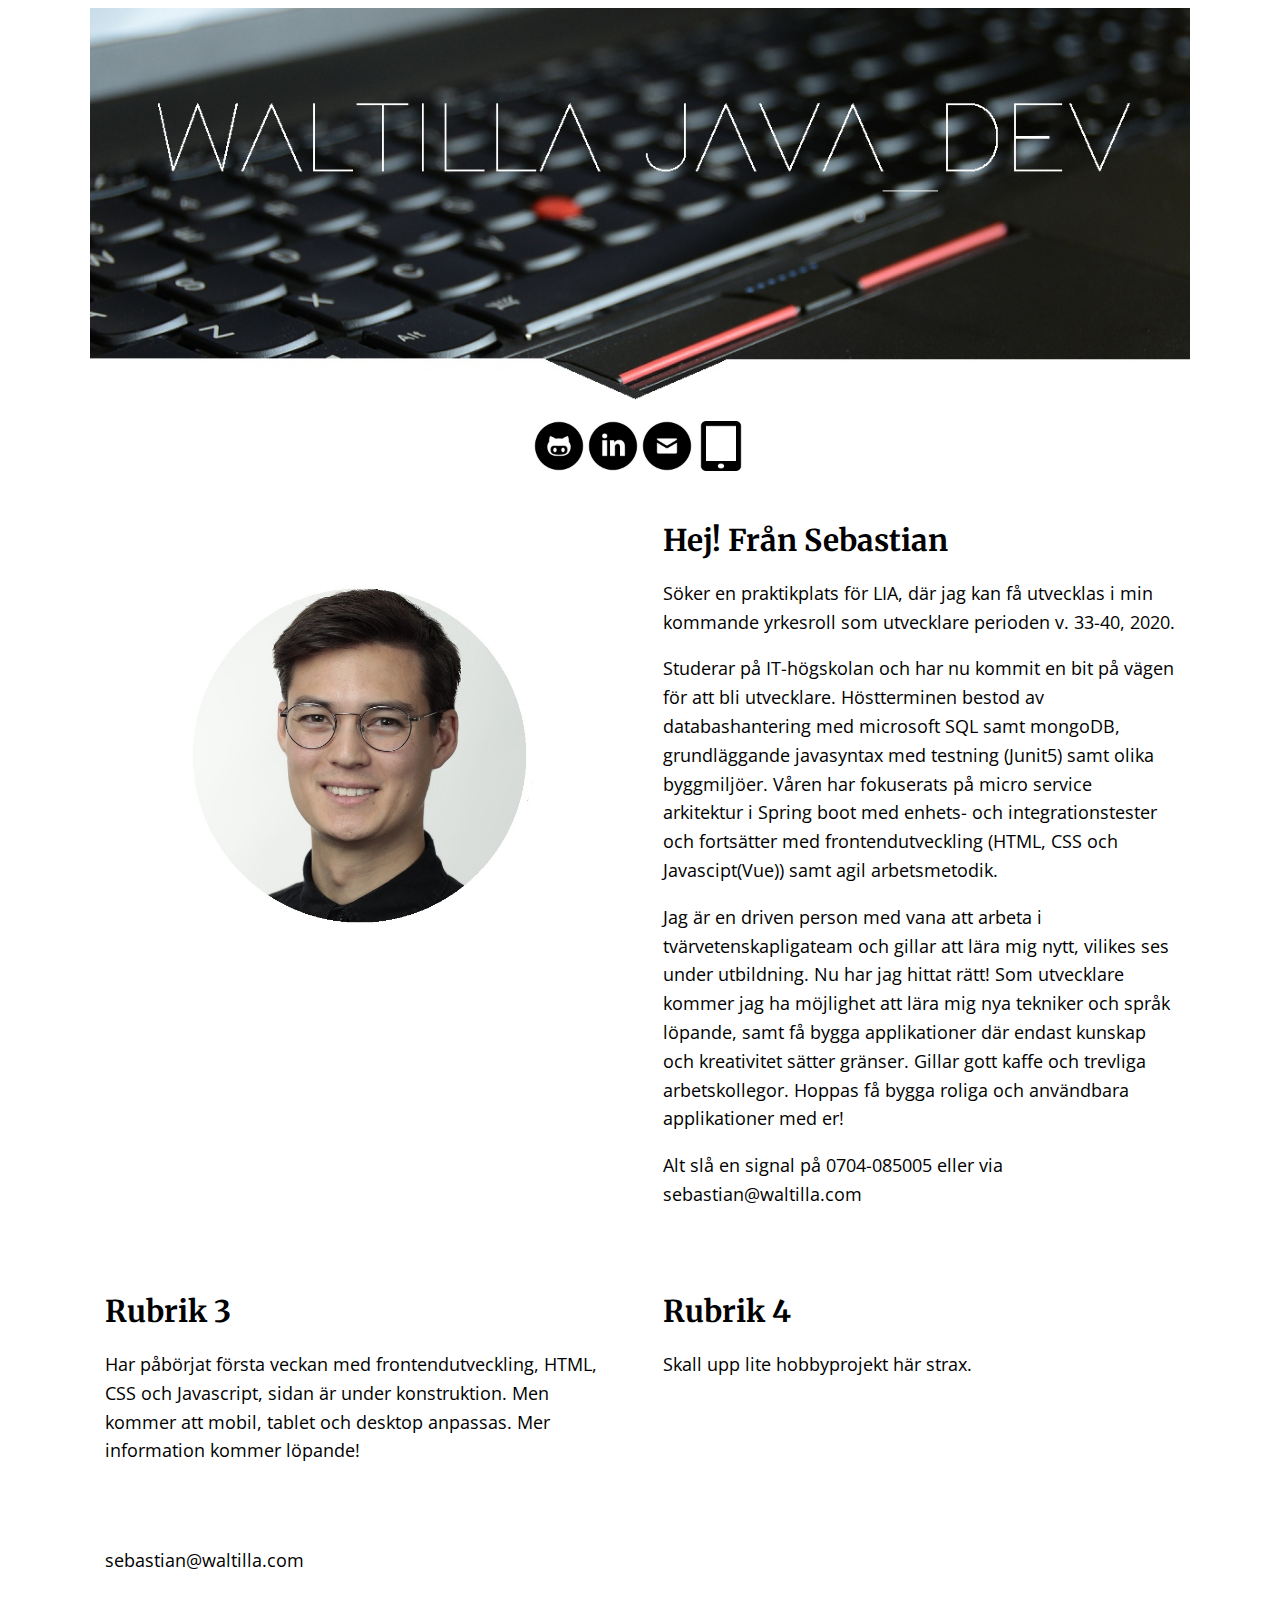
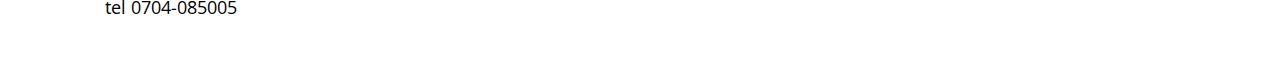
==== commit 8b3fab4c: "Add files via upload" ====
--- a/index.html
+++ b/index.html
@@ -30,10 +30,11 @@
     <main>
         <article class="img_sw">
             <img src="img/SWProfil.jpg" alt="waltillalogo"  class="swimg">
+
         </article>
 
         <article>
-            <h1>Sida under uppbyggnad</h1>
+            <h1>Hej! Från Sebastian</h1>
 
             <p> Söker en praktikplats för LIA, där jag kan få utvecklas i min kommande yrkesroll som utvecklare perioden v. 33-40, 2020.
             </p>
--- a/css/indexStyle.css
+++ b/css/indexStyle.css
@@ -27,7 +27,7 @@
     "navigation"
     "main-content"
     "footer";
-    grid-gap: 20px;
+    grid-gap: 15px;
 }
 header{
     grid-area: header;
@@ -58,15 +58,16 @@
     grid-area: main-content;
     display: grid;
     grid-template-columns: 1fr;
-    grid-gap: 20px;
+    grid-gap: 15px;
 }
 main article{
     background-color: white;
-    padding: 20px;
+    padding: 15px;
 }
 footer{
     grid-area: footer;
     background-color: white;
+    padding: 15px;
 }
 
 /*--------------------------------- img. on mobile ------------------------*/
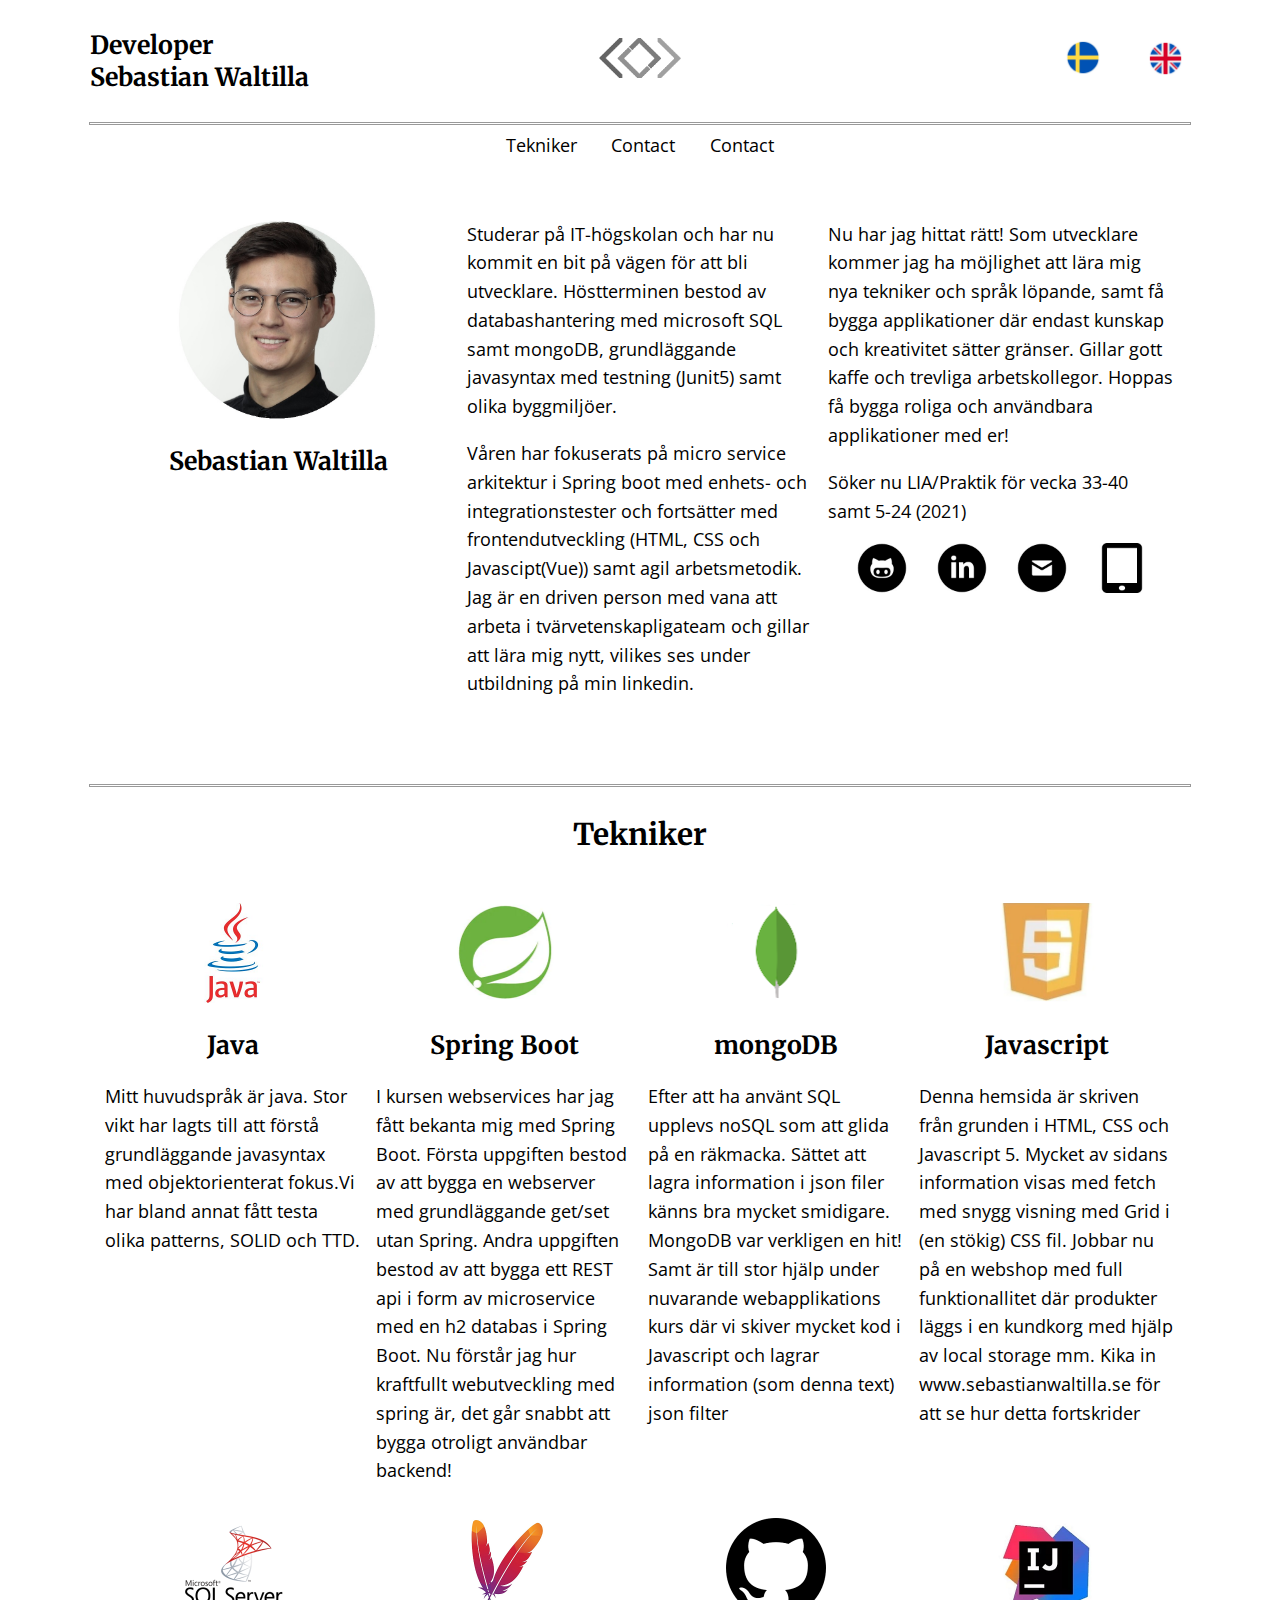
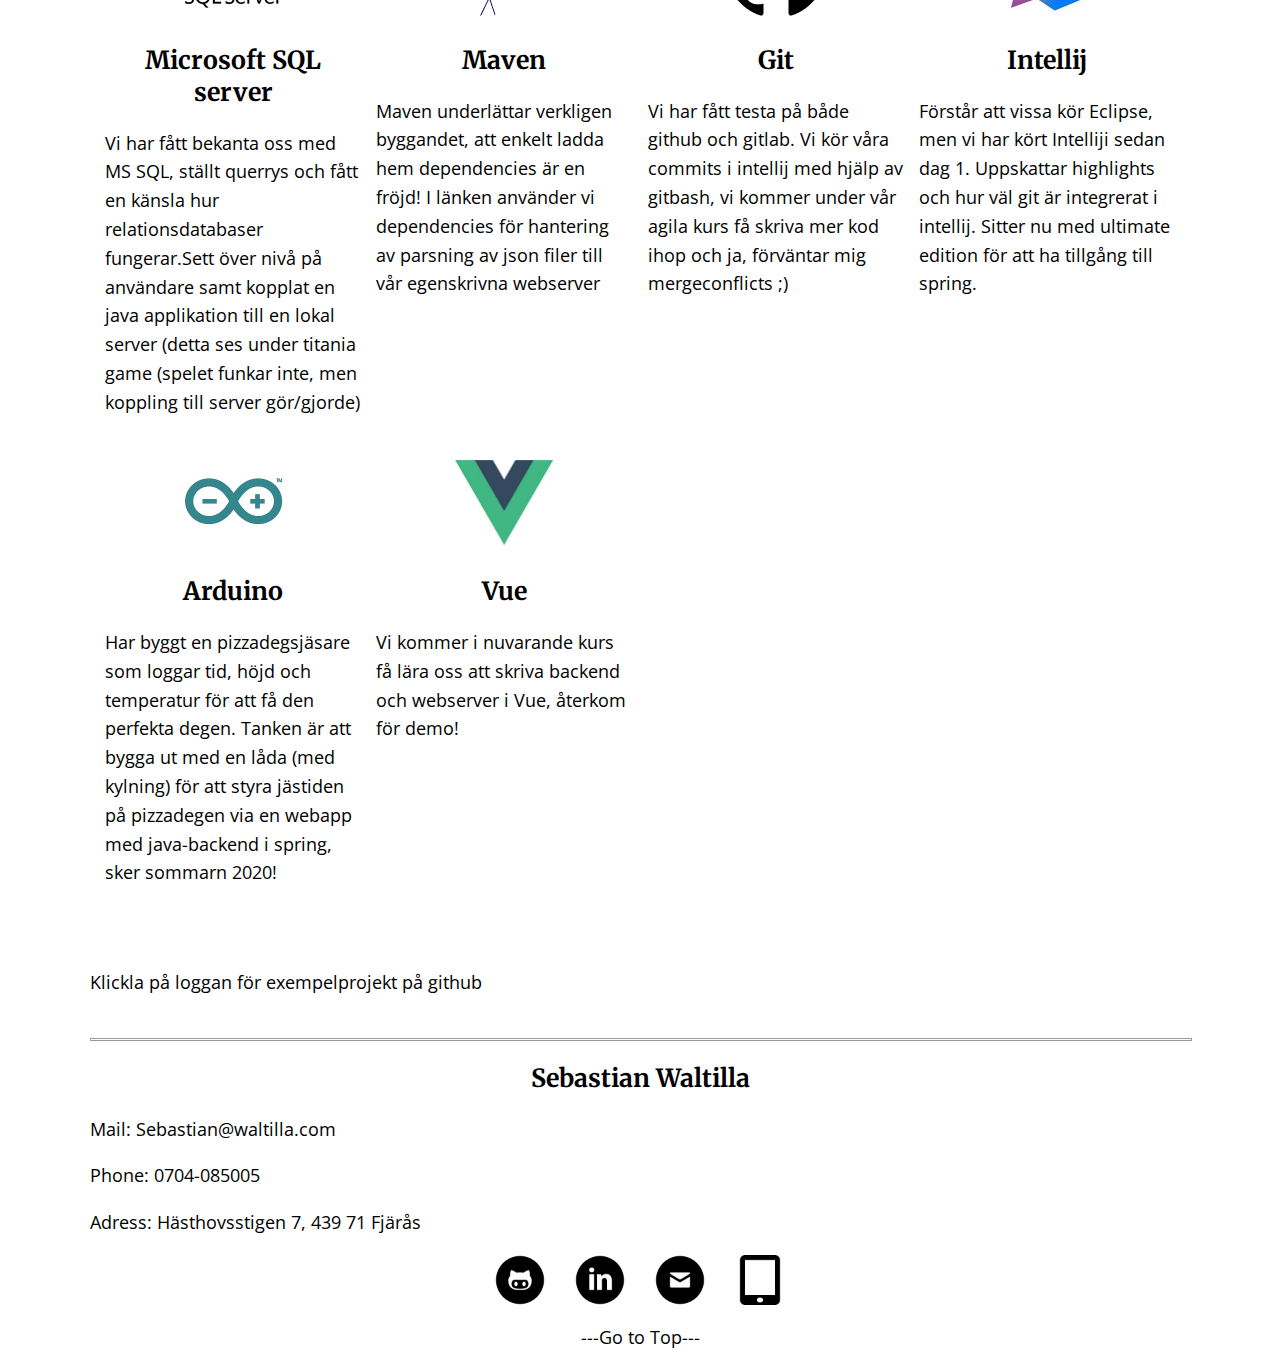
==== commit 7d0cafbc: "Add files via upload" ====
--- a/index.html
+++ b/index.html
@@ -2,67 +2,77 @@
 <html lang="en">
 <head>
     <meta charset="UTF-8">
-    <title>www.waltilla.com</title>
+    <title>www.AseopSC.com</title>
     <meta name="viewport" content="width=device-width, initial-scale=1.0">
     <link rel="stylesheet" type="text/css" href="css/indexStyle.css" />
+    <link rel="stylesheet" type="text/css" href="css/contactStyle.css" />
+
 </head>
+
 <body>
-
-<section class="grid-container">
-
-    <header>
-       <img src="img/waltillaDev.jpg" alt="waltillalogo" class="DevBannerImg">
-    </header>
+    <header id="top" class="header-container">
+        <h2> Developer <br> Sebastian Waltilla </h2>
+        <a href="index.html">
+            <img src="icon/devlogo.png" alt="MadeonLOGO" class="header_icon"></a>
+        <ul>
+            <li><a href="index.html"></a><img src="sv.png"  alt="nothing" class="flag"></li>
+            <li><a href="indexen.html"></a><img src="us.png"  alt="nothing" class="flag"></li>
+        </ul>
+    </header><hr>
 
     <nav class="nav_list">
-        <a href="https://github.com/SebastianWaltilla">
-            <img src="icon/github.jpg" alt="Github icon" class="nav_icon"></a>
-        <a href="https://www.linkedin.com/in/sebastian-waltilla-4b554119a/">
-            <img src="icon/in.jpg" alt="LinkedIn icon" class="nav_icon"></a>
-        <a href="mailto:sebastian@waltilla.com">
-            <img src="icon/mailjpg.jpg" alt="Mail icon" class="nav_icon"></a>
-        <a href=tel:+46704085005">
-            <img src="icon/phone.jpg" alt="PhoneNumber icon" class="nav_icon" ></a>
+
+        <a href="#tekniker"> Tekniker</a>
+
+        <a href="#footer"> Contact </a>
+
+        <a href="contact.html"> Contact </a>
     </nav>
 
+    <section class="grid-container">
+        <div class="main2">
+            <article>
+                <p>  </p>
+                <img src="img/SWProfil.jpg" alt="Picuture of Prfoducts"  class="swimg">
+                <h2>Sebastian Waltilla</h2>
+                </article>
+            <article>
+                <p>Studerar på IT-högskolan och har nu kommit en bit på vägen för att bli utvecklare. Höstterminen bestod av databashantering med microsoft SQL samt mongoDB, grundläggande javasyntax med testning (Junit5) samt olika byggmiljöer. </p>
+                <p>Våren har fokuserats på micro service arkitektur i Spring boot med enhets- och integrationstester och fortsätter med frontendutveckling (HTML, CSS och Javascipt(Vue)) samt agil arbetsmetodik. Jag är en driven person med vana att arbeta i tvärvetenskapligateam och gillar att lära mig nytt, vilikes ses under utbildning på min linkedin.</p>
+            </article>
+            <article>
+                <p> Nu har jag hittat rätt! Som utvecklare kommer jag ha möjlighet att lära mig nya tekniker och språk löpande, samt få bygga applikationer där endast kunskap och kreativitet sätter gränser. Gillar gott kaffe och trevliga arbetskollegor. Hoppas få bygga roliga och användbara applikationer med er!</p>
+                <p>Söker nu LIA/Praktik för vecka 33-40 samt 5-24 (2021)</p>
+                <nav id="iconId" class="nav_list">
+                    <script type="text/javascript"  src="js/fetchContactIcons.js"></script>
+                    <script>getAllElementsFromJson("data/data2.json", "iconId"); </script>
+                </nav>
+            </article>
+        </div>
+    </section><hr>
 
+    <section id="tekniker" class="grid-container">
+        <H1> Tekniker </H1>
+        <p>Klickla på loggan för exempelprojekt på github</p>
+        <div id="firstId" class="main3">
+            <script type="text/javascript"  src="js/fetchSkills.js"></script>
+            <script>getAllElementsFromJson("data/data.json", "firstId"); </script>
+        </div>
+    </section>
 
-    <main>
-        <article class="img_sw">
-            <img src="img/SWProfil.jpg" alt="waltillalogo"  class="swimg">
+    <footer id="footer"><hr>
+        <h2>Sebastian Waltilla</h2>
+        <p>Mail: Sebastian@waltilla.com</p>
+        <p>Phone: 0704-085005</p>
+        <p>Adress: Hästhovsstigen 7, 439 71 Fjärås</p>
+        <nav id="iconId2" class="nav_list">
+            <script type="text/javascript"  src="js/fetchContactIcons.js"></script>
+            <script>getAllElementsFromJson("data/data2.json", "iconId2"); </script>
+         </nav>
 
-        </article>
+        <a href="#top"> ---Go to Top---</a>
 
-        <article>
-            <h1>Hej! Från Sebastian</h1>
-
-            <p> Söker en praktikplats för LIA, där jag kan få utvecklas i min kommande yrkesroll som utvecklare perioden v. 33-40, 2020.
-            </p>
-            <p>Studerar på IT-högskolan och har nu kommit en bit på vägen för att bli utvecklare. Höstterminen bestod av databashantering med microsoft SQL samt mongoDB,  grundläggande javasyntax med testning (Junit5) samt olika byggmiljöer. Våren har fokuserats på micro service arkitektur i Spring boot med enhets- och integrationstester och fortsätter med frontendutveckling  (HTML, CSS och Javascipt(Vue)) samt agil arbetsmetodik.
-            </p>
-            <p> Jag är en driven person med vana att arbeta i tvärvetenskapligateam och gillar att lära mig nytt, vilikes ses under utbildning. Nu har jag hittat rätt! Som utvecklare kommer jag ha möjlighet att lära mig nya tekniker och språk löpande, samt få bygga applikationer där endast kunskap och kreativitet sätter gränser.
-                Gillar gott kaffe och trevliga arbetskollegor. Hoppas få bygga roliga och användbara applikationer med er!
-            </p>
-            <p>Alt slå en signal på 0704-085005 eller via sebastian@waltilla.com
-            </p>
-        </article>
-
-        <article>
-            <h1>Rubrik 3</h1>
-            <p>Har påbörjat första veckan med frontendutveckling, HTML, CSS och Javascript, sidan är under konstruktion. Men kommer att mobil, tablet och desktop anpassas. Mer information kommer löpande!</p>
-        </article>
-
-        <article>
-            <h1>Rubrik 4</h1>
-            <p>Skall upp lite hobbyprojekt här strax. </p>
-        </article>
-    </main>
-
-    <footer>
-        <p>sebastian@waltilla.com</p>
-        <p>tel 0704-085005</p>
     </footer>
 
-</section>
 </body>
 </html>--- a/css/indexStyle.css
+++ b/css/indexStyle.css
@@ -1,6 +1,6 @@
 @import url('https://fonts.googleapis.com/css?family=Merriweather|Open+Sans&display=swap'); /*font download from google */
 
-/* ---------------------Fonts--------------- */
+/* ---------------------Fonts and text---------------*/
 h1{/*  */
     font-family: 'Merriweather', serif;
     font-size: 30px;
@@ -16,43 +16,74 @@
     font-size: 18px;
     line-height: 160%;
 }
+a {
+    margin-right: 15px;
+    margin-left:  15px;
+    font-size: 18px;
+    text-decoration: none;
+    color: black;
+    text-align: center;
+}
+a:hover{
+    text-decoration: underline;
+}
 
 /* ------------ Mobile first, css settings for mobile ------------ */
+
+header{
+    grid-area: header;
+    display: grid;
+    grid-template-columns: 1fr 1fr 1fr;
+    flex-direction: row;
+    align-items: center;
+}
+.header_icon{
+    padding: 10px;
+    height: 40px;
+    width: auto;
+}
+hr{
+    width: 100%;
+    height: 1px;
+    color: #999999;
+    border-style: solid;
+}
+nav{
+    grid-area: navigation;
+    background-color: #ccc;
+    text-align: center;
+    flex-direction: column;
+}
+nav.nav_list{
+    background-color: white;
+    flex-direction: column;
+    margin-bottom: 15px;
+}
+.nav_icon{
+    height: 50px;
+    width: auto;
+    text-align: center;
+}
+.nav_icon:hover {
+    opacity: 0.5;
+}
+article.productWallClass{
+    text-align: center;
+}
+.productWallClassImg{
+    width: 100%;
+    height: auto;
+}
 section{
     display: grid;
     grid-template-columns: 1fr;
-    grid-template-rows: auto 50px auto auto;
+    grid-template-rows: auto auto auto;
     grid-template-areas:
-    "header"
     "navigation"
     "main-content"
     "footer";
     grid-gap: 15px;
-}
-header{
-    grid-area: header;
-    margin: 0 auto;
-}
-nav{
-    grid-area: navigation;
-    background-color: #ccc;
-    text-align: center;
-    flex-direction: row;
-}
-nav.nav_list{
-    background-color: white;
-    flex-direction: row;
-}
-.nav_icon{
-    height: 50px;
-    width: auto;
-}
-a {
-    font-size: 18px;
-    text-decoration: none;
-}
-a:hover{
-    text-decoration: underline;
+    text-align: center;
 }
 main{
     grid-area: main-content;
@@ -69,43 +100,144 @@
     background-color: white;
     padding: 15px;
 }
-
-/*--------------------------------- img. on mobile ------------------------*/
+.cartLogo{
+    height: 18px;
+    width: auto;
+}
 .swimg{
-    height: auto;
-    width: 100%;
-}
-
-.img_sw{
-    padding: 50px;
+    height: 200px;
+    width: auto;
 }
 .DevBannerImg{
     height: auto;
     width: 100%;
 }
+article.video{
+    height: auto;
+    width: auto;
+}
+div.main2{
+    grid-gap: 15px;
+    display: grid;
+    grid-template-columns: 1fr 1fr;
+    grid-template-rows: auto auto;
+    text-align: center;
+    grid-area: main-content;
+    padding: 15px;
+}
+div.main3{
+    grid-gap: 15px;
+    display: grid;
+    grid-template-columns: 1fr;
+    grid-template-rows: auto auto;
+    text-align: center;
+    padding: 15px;
+    grid-area: main-content;
+}
+#myBtn {
+    font-family: 'Open Sans', sans-serif;
+    background: white;
+    border: none;
+    outline: none;
+    color: black;
+}
+#myBtn:hover {
+    opacity: 50%;
+    text-decoration: underline;
+}
+footer{
+    text-align: center;
+}
+div.partnersLogo  {
+    grid-gap: 15px;
+    display: grid;
+    grid-template-columns: 1fr 1fr 1fr ;
+    text-align: center;
+    padding: 15px;
+}
+.partnerLogo{
+    height: 50px;
+    width: auto;
+}
+.skills_img{
+    height: 100px;
+    width: auto;
+}
+.skills_img:hover{
+    opacity: 50%;
+}
+
+ul{
+    list-style-type: none;
+    text-align: right;
+}
+li{
+    display: inline-block;
+}
+.flag{
+    height: 50px;
+    width: auto;
+}
 
 /* Desktop */
 @media screen and (min-width: 1025px) {
+
     body{
         background-color: white;
     }
+    header.header-container{
+        width: 1100px;
+        margin: 0 auto;
+    }
     section.grid-container{
+        width: 1100px;
+        margin: 0 auto;
+    }
+    nav.nav_list{
+        background-color: white;
+        flex-direction: row;
+    }
+    article.productWallClass{
+        text-align: center;
         width: 1100px;
         margin: 0 auto;
     }
     main{
         grid-template-columns: 1fr 1fr;
     }
-    .img_sw{
-        padding: 100px;
-    }
-    .swimg{
+    div.productWall{
+        width: 1100px;
+        margin: 0 auto;
+    }
+    .productWall{
+        width: 1100px;
+        height: auto;
+    }
+    hr{
+        width: 1100px;
+    }
+    article.main2{
+        grid-template-columns: 1fr 1fr 1fr ;
+        grid-template-rows: auto auto auto;
+    }
+    div.main3{
+        grid-template-columns: 1fr 1fr 1fr 1fr ;
+        grid-template-rows: auto auto auto auto;
+    }
+
+    article.video{
         height: auto;
         width: 100%;
     }
-
-    .img_sw{
-        padding: 100px;
-    }
-}
-
+    footer{
+        width: 1100px;
+        margin: 0 auto;
+        text-align: center;
+    }
+    div.partnersLogo  {
+        grid-template-columns: 1fr 1fr 1fr 1fr 1fr 1fr 1fr ;
+    }
+
+
+}
+
--- a/css/contactStyle.css
+++ b/css/contactStyle.css
@@ -0,0 +1,24 @@
+p{
+  text-align: left;
+}
+div.main2{
+  grid-gap: 15px;
+  display: grid;
+  grid-template-columns: 1fr;
+  grid-template-rows: auto ;
+  text-align: center;
+  grid-area: main-content;
+  padding: 15px;
+}
+@media screen and (min-width: 1025px) {
+
+  div.main2 {
+    grid-gap: 15px;
+    display: grid;
+    grid-template-columns: 1fr 1fr 1fr;
+    grid-template-rows: auto auto auto;
+    text-align: center;
+    grid-area: main-content;
+    padding: 15px;
+  }
+}